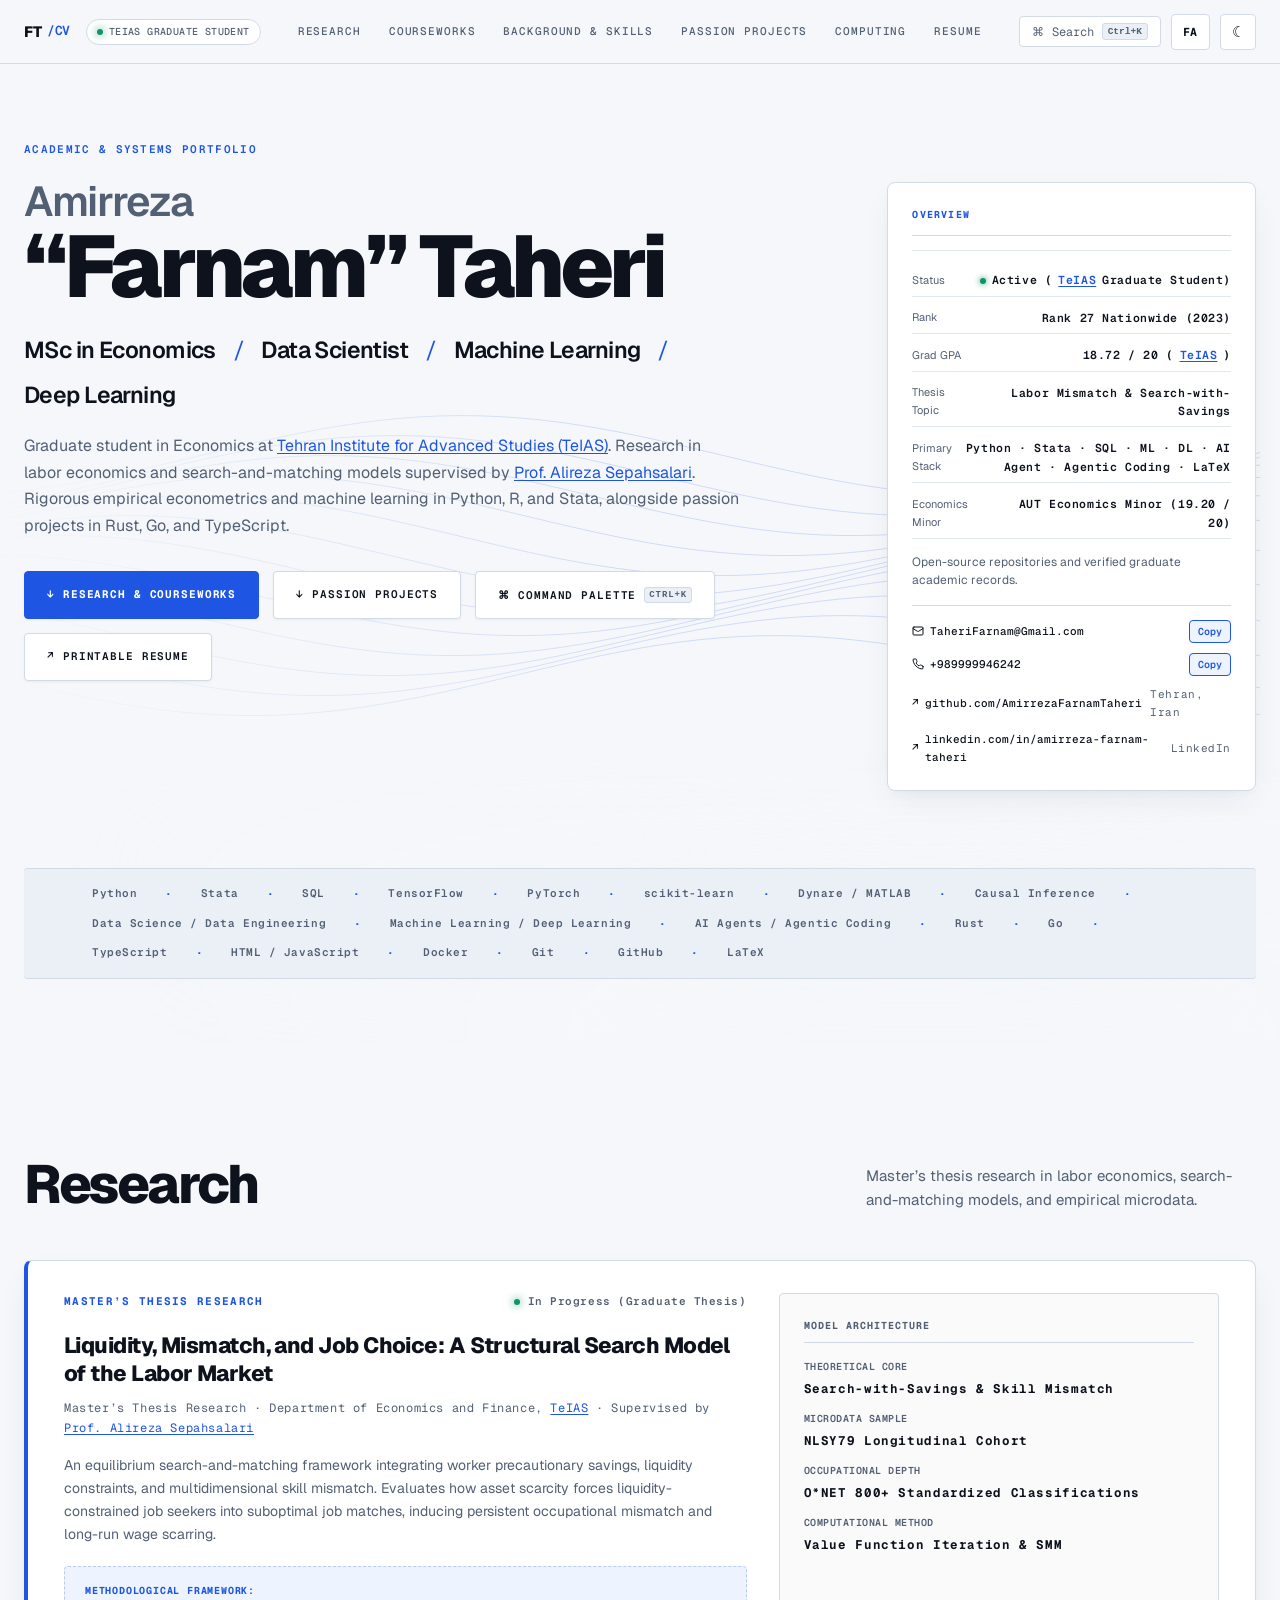
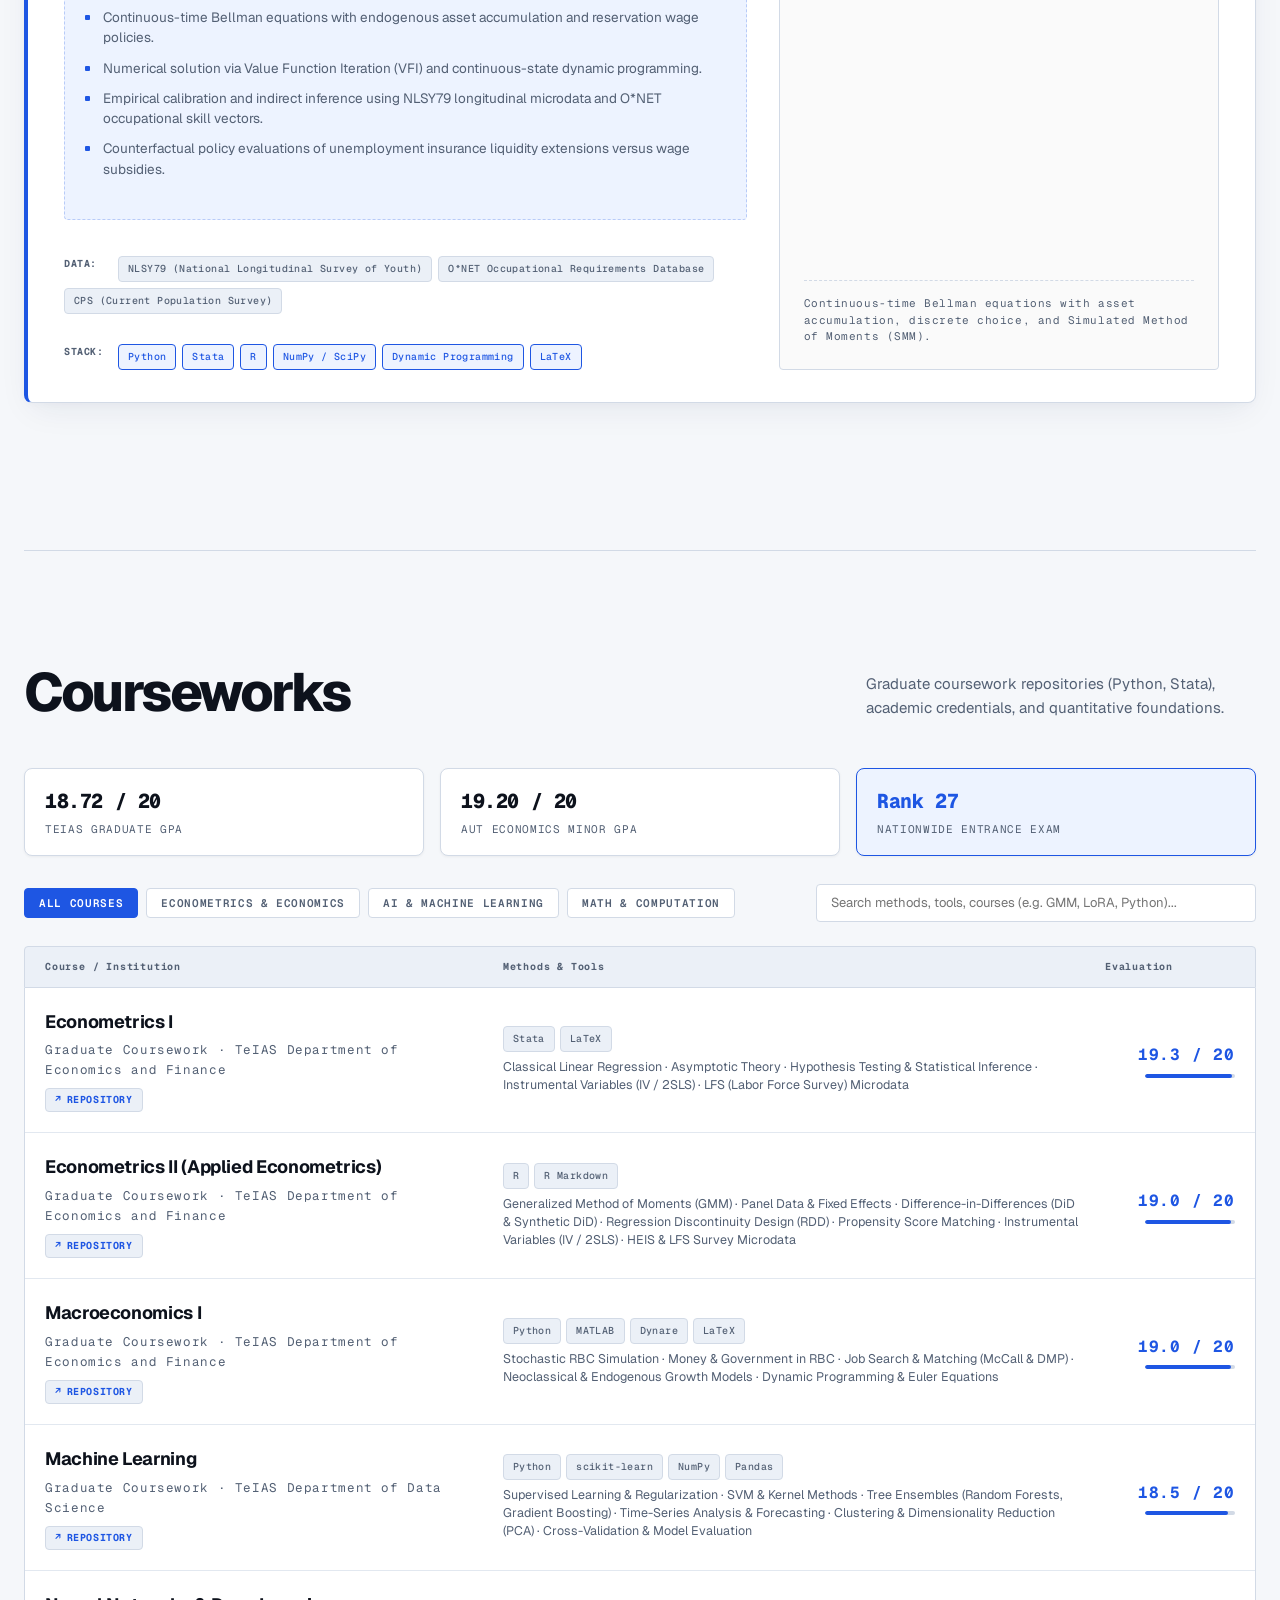
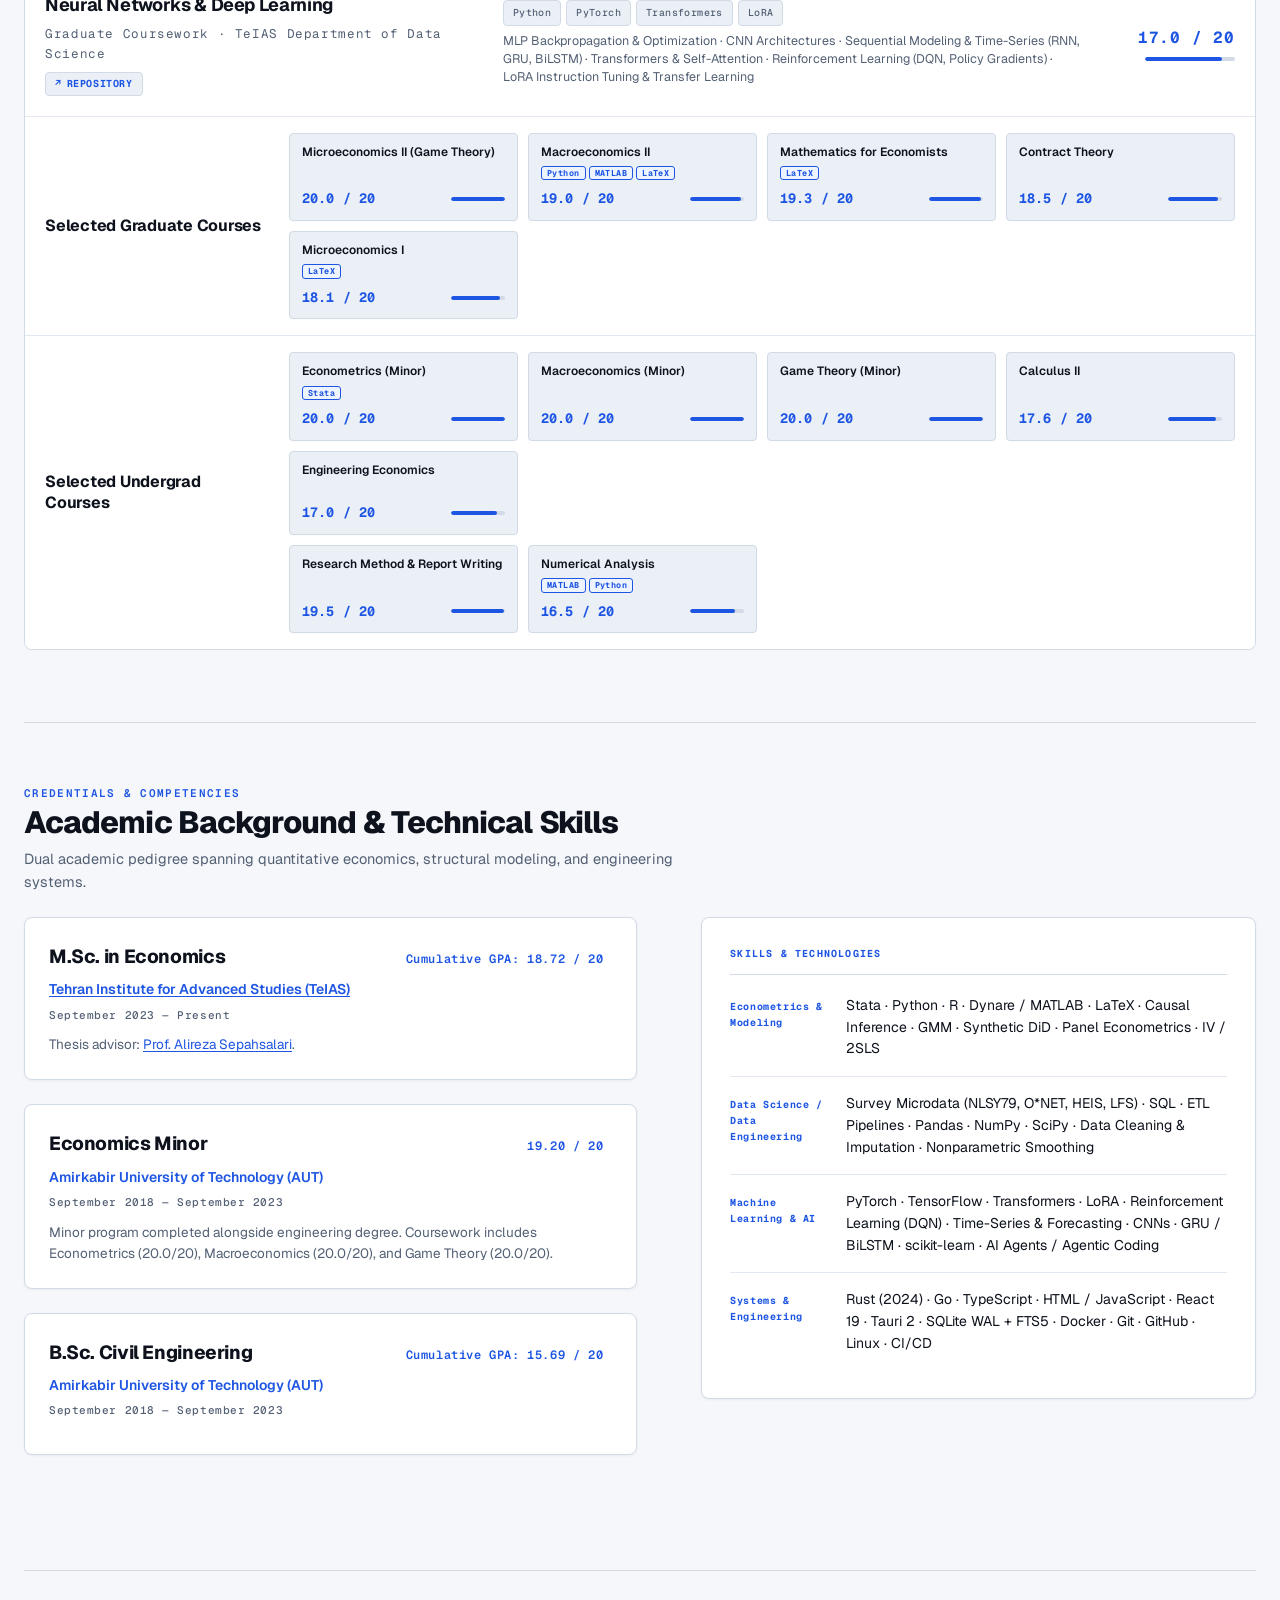
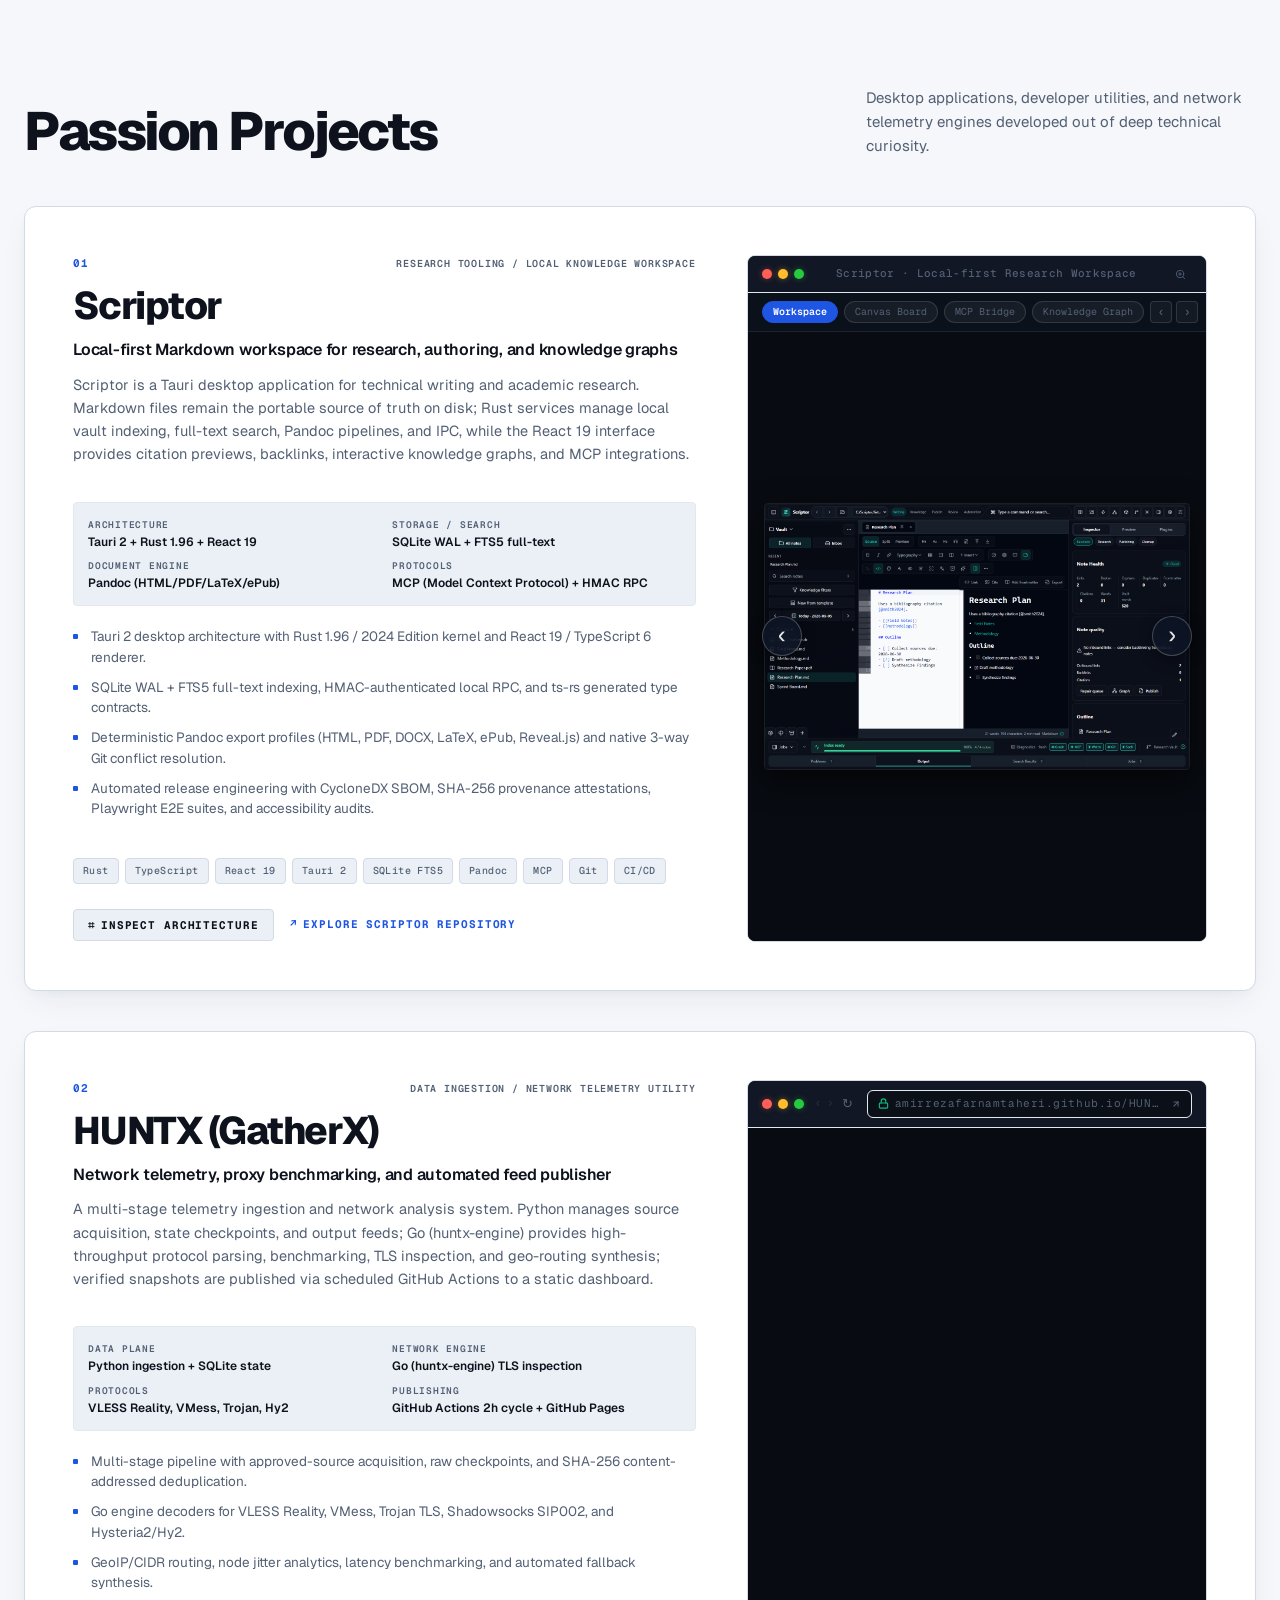
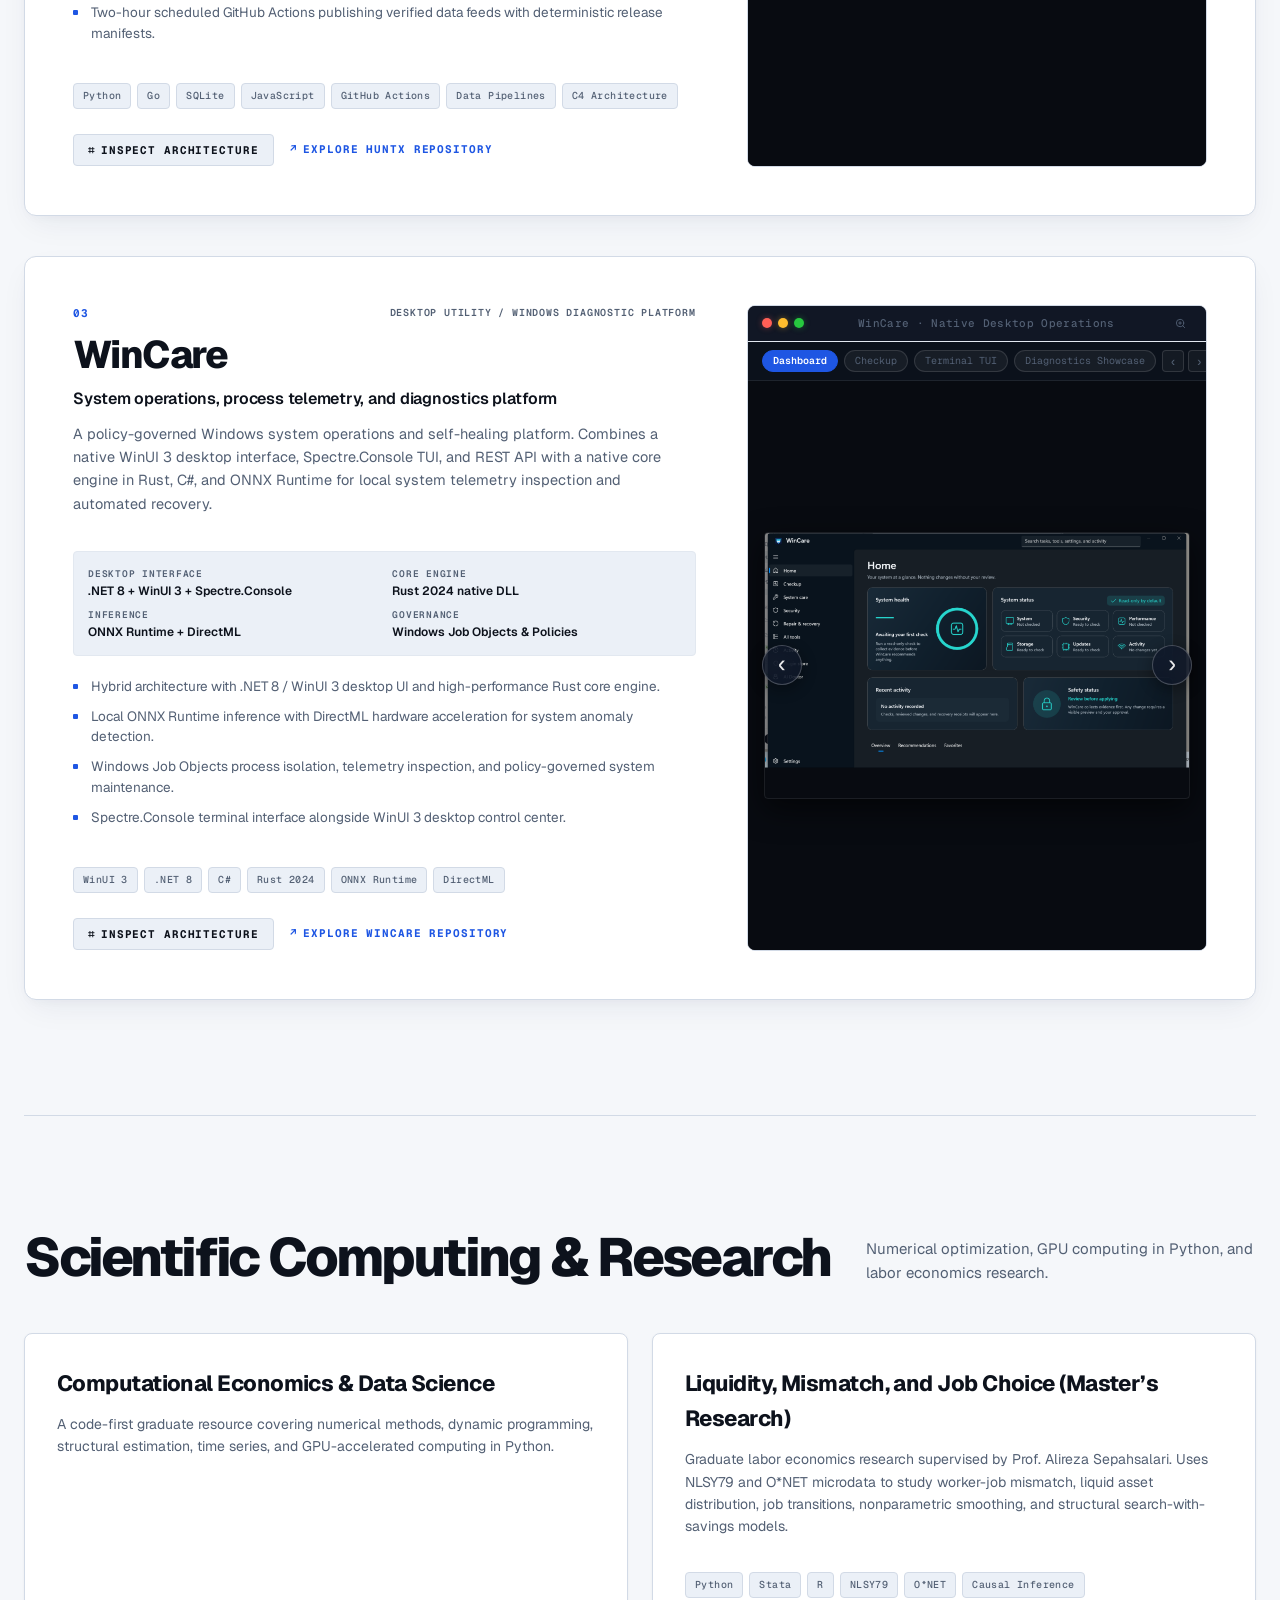
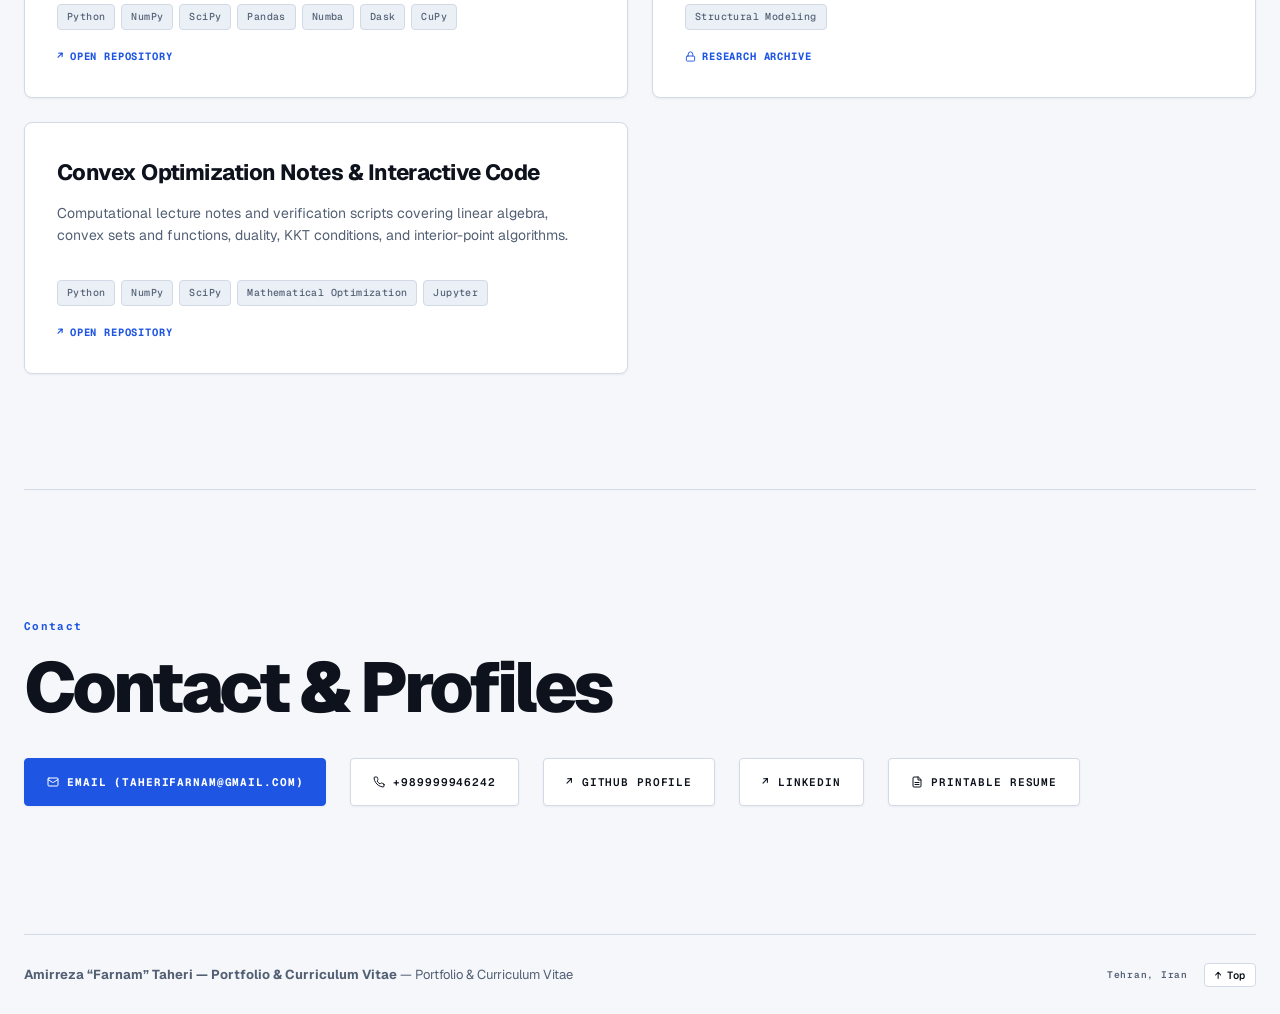
==== index.html @ ef6a8a63 "Initial commit" ====
<!doctype html>
<html lang="en">
<head>
  <meta charset="utf-8" />
  <meta name="viewport" content="width=device-width, initial-scale=1" />
  <meta name="description" content="Amirreza Farnam Taheri — Data Scientist, AI Engineer, and Software Engineer. Systems programming in Rust and Go, machine learning, and empirical econometrics." />
  <meta name="theme-color" content="#f5f7fa" />
  <meta name="author" content="Amirreza Farnam Taheri" />
  <link rel="canonical" href="https://amirrezafarnamtaheri.github.io/portfolio/" />

  <!-- Open Graph / Facebook / LinkedIn -->
  <meta property="og:type" content="website" />
  <meta property="og:site_name" content="Farnam Taheri Portfolio" />
  <meta property="og:url" content="https://amirrezafarnamtaheri.github.io/portfolio/" />
  <meta property="og:title" content="Amirreza “Farnam” Taheri — Data Scientist · AI Engineer · Software Engineer" />
  <meta property="og:description" content="Graduate researcher at TeIAS focusing on causal econometrics, empirical modeling, and software systems in Rust and Go. Portfolio, coursework repositories, and verified records." />
  <meta property="og:image" content="https://amirrezafarnamtaheri.github.io/portfolio/og-card.png" />
  <meta property="og:image:width" content="1200" />
  <meta property="og:image:height" content="630" />
  <meta property="og:image:alt" content="Amirreza Farnam Taheri — Portfolio & Curriculum Vitae" />

  <!-- Twitter Card -->
  <meta name="twitter:card" content="summary_large_image" />
  <meta name="twitter:url" content="https://amirrezafarnamtaheri.github.io/portfolio/" />
  <meta name="twitter:title" content="Amirreza “Farnam” Taheri — Data Scientist · AI Engineer · Software Engineer" />
  <meta name="twitter:description" content="Graduate researcher at TeIAS focusing on causal econometrics, empirical modeling, and software systems in Rust and Go. Portfolio, coursework repositories, and verified records." />
  <meta name="twitter:image" content="https://amirrezafarnamtaheri.github.io/portfolio/og-card.png" />

  <!-- Structured Data (Schema.org JSON-LD) -->
  <script type="application/ld+json">
  {
    "@context": "https://schema.org",
    "@type": "Person",
    "name": "Amirreza “Farnam” Taheri",
    "alternateName": "Farnam Taheri",
    "url": "https://amirrezafarnamtaheri.github.io/portfolio/",
    "image": "https://amirrezafarnamtaheri.github.io/portfolio/og-card.png",
    "jobTitle": ["Data Scientist", "AI Engineer", "Software Engineer"],
    "email": "mailto:TaheriFarnam@Gmail.com",
    "telephone": "+989999946242",
    "sameAs": [
      "https://github.com/AmirrezaFarnamTaheri",
      "https://ir.linkedin.com/in/amirreza-farnam-taheri-2691b1201"
    ],
    "alumniOf": [
      {
        "@type": "CollegeOrUniversity",
        "name": "Tehran Institute for Advanced Studies (TeIAS)"
      },
      {
        "@type": "CollegeOrUniversity",
        "name": "Amirkabir University of Technology (AUT)"
      }
    ]
  }
  </script>
  <title>Farnam Taheri — Data Scientist · AI Engineer · Software Engineer</title>
  
  <link rel="preconnect" href="https://fonts.googleapis.com" />
  <link rel="preconnect" href="https://fonts.gstatic.com" crossorigin />
  <link href="https://fonts.googleapis.com/css2?family=Geist:wght@300;400;500;600;700;800;900&family=Geist+Mono:wght@400;500;600;700&family=Vazirmatn:wght@300;400;500;600;700;800;900&display=swap" rel="stylesheet" />
  
  <link rel="stylesheet" href="styles.css?v=2.4" />
  <script src="https://cdnjs.cloudflare.com/ajax/libs/three.js/r128/three.min.js"></script>
  <script defer src="i18n.js?v=2.4"></script>
  <script defer src="data.js?v=2.4"></script>
  <script defer src="app.js?v=2.4"></script>
</head>
<body>
  <div id="scroll-progress" class="scroll-progress" aria-hidden="true"></div>
  <a class="skip-link" href="#main" data-i18n="skip_link">Skip to main content</a>

  <header class="site-header" aria-label="Primary navigation">
    <div class="header-brand-wrap">
      <a class="wordmark" href="#top" aria-label="Farnam Taheri Home">
        FT<span>/CV</span>
      </a>
      <a href="https://teias.institute" target="_blank" rel="noreferrer" class="status-badge" aria-label="Academic Affiliation" title="Tehran Institute for Advanced Studies · teias.institute">
        <span class="status-dot" aria-hidden="true"></span>
        <span data-i18n="teias_student">TEIAS GRADUATE STUDENT</span>
      </a>
    </div>
    
    <nav class="site-nav" aria-label="Section links">
      <a href="#research" data-i18n="nav_research">Research</a>
      <a href="#coursework" data-i18n="nav_coursework">Courseworks</a>
      <a href="#background" data-i18n="nav_background">Background &amp; Skills</a>
      <a href="#work" data-i18n="nav_projects">Passion Projects</a>
      <a href="#scientific" data-i18n="nav_computing">Computing</a>
      <a href="resume.html" data-i18n="nav_resume">Resume</a>
    </nav>
    
    <div class="header-actions">
      <button id="cmd-trigger" class="cmd-trigger-btn" type="button" aria-label="Open Command Palette" title="Command Palette (Ctrl+K)">
        <span class="cmd-icon" aria-hidden="true">⌘</span>
        <span class="cmd-label" data-i18n="search">Search</span>
        <kbd class="cmd-kbd">Ctrl+K</kbd>
      </button>

      <button id="lang-toggle" class="lang-toggle" type="button" aria-label="Switch to Persian" title="Switch language (FA / EN)">
        <span class="lang-code mono">FA</span>
      </button>

      <button id="theme-toggle" class="theme-toggle" type="button" aria-label="Toggle color theme" aria-pressed="false" title="Toggle Theme">
        ◐
      </button>

      <button id="mobile-menu-btn" class="mobile-menu-toggle" type="button" aria-label="Toggle mobile menu" aria-expanded="false">
        <span></span>
        <span></span>
        <span></span>
      </button>
    </div>
  </header>

  <!-- Mobile Navigation Drawer -->
  <div id="mobile-drawer" class="mobile-drawer" aria-hidden="true">
    <nav class="mobile-nav">
      <a href="#research" class="mobile-nav-link" data-i18n="nav_research">Research</a>
      <a href="#coursework" class="mobile-nav-link" data-i18n="nav_coursework">Courseworks</a>
      <a href="#background" class="mobile-nav-link" data-i18n="nav_background">Background &amp; Skills</a>
      <a href="#work" class="mobile-nav-link" data-i18n="nav_projects">Passion Projects</a>
      <a href="#scientific" class="mobile-nav-link" data-i18n="nav_computing">Scientific Computing</a>
      <a href="resume.html" class="mobile-nav-link highlight">
        <span data-i18n="printable_resume">Printable Resume</span> <span aria-hidden="true">↗</span>
      </a>
      <button id="mobile-lang-toggle" class="mobile-lang-toggle" type="button" aria-label="Switch to Persian">
        <svg class="icon-svg" width="14" height="14" viewBox="0 0 24 24" fill="none" stroke="currentColor" stroke-width="2" stroke-linecap="round" stroke-linejoin="round" aria-hidden="true"><circle cx="12" cy="12" r="10"></circle><line x1="2" y1="12" x2="22" y2="12"></line><path d="M12 2a15.3 15.3 0 0 1 4 10 15.3 15.3 0 0 1-4 10 15.3 15.3 0 0 1-4-10 15.3 15.3 0 0 1 4-10z"></path></svg> <span>فارسی (FA)</span>
      </button>
    </nav>
  </div>

  <main id="main">
    <section id="top" class="hero" aria-labelledby="hero-title">
      <div class="hero-canvas-wrap" aria-hidden="true">
        <canvas id="hero-canvas"></canvas>
        <div class="canvas-overlay-gradient"></div>
      </div>

      <div class="shell hero-inner">
        <div class="hero-header-row">
          <div class="hero-kicker mono" data-i18n="academic_systems_kicker">
            ACADEMIC &amp; SYSTEMS PORTFOLIO
          </div>
        </div>

        <div class="hero-grid">
          <div class="hero-copy">
            <h1 id="hero-title">
              <span class="muted-prefix">Amirreza</span>
              “Farnam” Taheri
            </h1>
            <div id="role-line" class="role-line" aria-label="Professional Specializations"></div>
            <p id="hero-statement" class="lede"></p>
            <div class="hero-actions">
              <a class="button primary" href="#research">
                <span aria-hidden="true">↓</span> <span data-i18n="hero_btn_research">Research &amp; Courseworks</span>
              </a>
              <a class="button" href="#work">
                <span aria-hidden="true">↓</span> <span data-i18n="hero_btn_projects">Passion Projects</span>
              </a>
              <button id="open-cmd-btn" class="button" type="button">
                <span aria-hidden="true">⌘</span> <span data-i18n="hero_btn_cmd">Command Palette</span> <kbd class="inline-kbd">Ctrl+K</kbd>
              </button>
              <a class="button" href="resume.html">
                <span aria-hidden="true">↗</span> <span data-i18n="hero_btn_resume">Printable Resume</span>
              </a>
            </div>
          </div>

          <aside class="hero-ledger" aria-label="Profile and Summary">
            <div class="hero-ledger-title" data-i18n="overview">Overview</div>
            <div id="hero-telemetry" class="hero-telemetry"></div>
            <div class="ledger-note" data-i18n="ledger_note">
              Open-source repositories and verified graduate academic records.
            </div>
            <div id="hero-contact" class="contact-stack"></div>
          </aside>
        </div>

        <div class="proof-line-wrap" aria-label="Core Technologies">
          <div id="proof-line" class="proof-line mono"></div>
        </div>
      </div>
    </section>

    <!-- Research Section -->
    <section id="research" class="section shell" aria-labelledby="research-title">
      <div class="section-heading">
        <div>
          <h2 id="research-title" data-i18n="research_title">Research</h2>
        </div>
        <p data-i18n="research_desc">Master’s thesis research in labor economics, search-and-matching models, and empirical microdata.</p>
      </div>

      <!-- Master's Thesis Research Spotlight -->
      <div id="thesis-spotlight" class="thesis-spotlight" aria-label="Master's Thesis Research"></div>
    </section>

    <!-- Courseworks Section -->
    <section id="coursework" class="section shell" aria-labelledby="coursework-title">
      <div class="section-heading">
        <div>
          <h2 id="coursework-title" data-i18n="coursework_title">Courseworks</h2>
        </div>
        <p data-i18n="coursework_desc">Graduate coursework repositories (Python, Stata), academic credentials, and quantitative foundations.</p>
      </div>

      <!-- Distinction & GPA Banner -->
      <div class="coursework-stats-banner mono">
        <div class="stat-pill">
          <span class="stat-num">18.72 / 20</span>
          <span class="stat-desc" data-i18n="stat_teias_gpa">TeIAS Graduate GPA</span>
        </div>
        <div class="stat-pill">
          <span class="stat-num">19.20 / 20</span>
          <span class="stat-desc" data-i18n="stat_minor_gpa">AUT Economics Minor GPA</span>
        </div>
        <div class="stat-pill highlight">
          <span class="stat-num" data-i18n="stat_rank_val">Rank 27</span>
          <span class="stat-desc" data-i18n="stat_rank">Nationwide Entrance Exam</span>
        </div>
      </div>

      <!-- Coursework Search & Filter Controls -->
      <div class="course-controls-bar">
        <div id="course-filters" class="filter-bar" aria-label="Course category filters"></div>
        <div class="course-search-wrap">
          <input id="course-search" class="course-search-input" type="search" placeholder="Search methods, tools, courses (e.g. GMM, LoRA, Python)..." aria-label="Search coursework" data-i18n-placeholder="search_placeholder" />
        </div>
      </div>

      <div class="course-legend mono" aria-hidden="true">
        <span data-i18n="legend_course">Course / Institution</span>
        <span data-i18n="legend_methods">Methods &amp; Tools</span>
        <span data-i18n="legend_eval">Evaluation</span>
      </div>
      <div id="course-list" class="course-list" role="region" aria-live="polite"></div>

      <!-- Unified Academic Background & Technical Skills -->
      <div id="background" class="academic-sub-block">
        <div class="sub-heading">
          <div class="hero-kicker mono" data-i18n="credentials_kicker">CREDENTIALS &amp; COMPETENCIES</div>
          <h3 data-i18n="credentials_title">Academic Background &amp; Technical Skills</h3>
          <p data-i18n="credentials_desc">Dual academic pedigree spanning quantitative economics, structural modeling, and engineering systems.</p>
        </div>
        <div class="background-grid">
          <div id="education-list" class="education-list"></div>
          <div class="skill-map">
            <div class="skill-map-header" data-i18n="skills_and_tech">Skills &amp; Technologies</div>
            <div class="skill-row">
              <span data-i18n="skills_econometrics">Econometrics &amp; Modeling</span>
              <p>Stata · Python · R · Dynare / MATLAB · LaTeX · Causal Inference · GMM · Synthetic DiD · Panel Econometrics · IV / 2SLS</p>
            </div>
            <div class="skill-row">
              <span data-i18n="skills_datascience">Data Science / Data Engineering</span>
              <p>Survey Microdata (NLSY79, O*NET, HEIS, LFS) · SQL · ETL Pipelines · Pandas · NumPy · SciPy · Data Cleaning &amp; Imputation · Nonparametric Smoothing</p>
            </div>
            <div class="skill-row">
              <span data-i18n="skills_ml">Machine Learning &amp; AI</span>
              <p>PyTorch · TensorFlow · Transformers · LoRA · Reinforcement Learning (DQN) · Time-Series &amp; Forecasting · CNNs · GRU / BiLSTM · scikit-learn · AI Agents / Agentic Coding</p>
            </div>
            <div class="skill-row">
              <span data-i18n="skills_systems">Systems &amp; Engineering</span>
              <p>Rust (2024) · Go · TypeScript · HTML / JavaScript · React 19 · Tauri 2 · SQLite WAL + FTS5 · Docker · Git · GitHub · Linux · CI/CD</p>
            </div>
          </div>
        </div>
      </div>
    </section>

    <section id="work" class="section shell" aria-labelledby="work-title">
      <div class="section-heading">
        <div>
          <h2 id="work-title" data-i18n="projects_title">Passion Projects</h2>
        </div>
        <p data-i18n="projects_desc">Desktop applications, developer utilities, and network telemetry engines developed out of deep technical curiosity.</p>
      </div>
      <div id="featured-work" class="featured-work"></div>
    </section>

    <section id="scientific" class="section shell" aria-labelledby="more-title">
      <div class="section-heading">
        <div>
          <h2 id="more-title" data-i18n="computing_title">Scientific Computing &amp; Research</h2>
        </div>
        <p data-i18n="computing_desc">Numerical optimization, GPU computing in Python, and labor economics research.</p>
      </div>
      <div id="additional-work" class="additional-grid"></div>
    </section>

    <section class="closing shell" aria-labelledby="closing-title">
      <div class="closing-kicker mono" data-i18n="contact_kicker">Contact</div>
      <h2 id="closing-title" data-i18n="contact_title">
        Contact &amp; Profiles
      </h2>
      <div id="closing-contact" class="closing-contact"></div>
    </section>
  </main>

  <footer class="site-footer shell">
    <div>
      <strong data-i18n="footer_bio">Amirreza “Farnam” Taheri</strong> — Portfolio &amp; Curriculum Vitae
    </div>
    <div class="footer-actions">
      <span class="footer-tag mono" data-i18n="location_tag">Tehran, Iran</span>
      <button id="back-to-top" class="back-to-top-btn" type="button" aria-label="Back to top">
        <span aria-hidden="true">↑</span> <span data-i18n="back_to_top">Top</span>
      </button>
    </div>
  </footer>

  <!-- Project Details Modal -->
  <dialog id="project-modal" class="project-modal" aria-modal="true">
    <div class="modal-backdrop"></div>
    <div class="modal-dialog-content">
      <div class="modal-header">
        <div class="modal-meta">
          <span id="modal-project-kind" class="project-kind"></span>
          <span id="modal-project-score" class="score-chip"></span>
        </div>
        <button id="modal-close-btn" class="modal-close-btn" type="button" aria-label="Close modal">✕</button>
      </div>
      <h2 id="modal-project-title"></h2>
      <p id="modal-project-subtitle" class="modal-subtitle"></p>
      <div class="modal-section-title-row">
        <div class="modal-section-title" data-i18n="modal_arch">System Architecture</div>
        <div id="modal-arch-links" class="modal-arch-links"></div>
      </div>
      <div id="modal-arch-container" class="modal-arch-container">
        <pre id="modal-project-diagram" class="architecture-diagram"></pre>
        <div id="modal-arch-iframe-wrap" class="modal-arch-iframe-wrap" style="display: none;">
          <iframe id="modal-arch-iframe" class="modal-arch-iframe" src="" title="System Architecture" loading="lazy" sandbox="allow-scripts allow-same-origin allow-popups"></iframe>
        </div>
      </div>

      <div class="modal-section-title" data-i18n="modal_bench">Benchmarks &amp; Specifications</div>
      <div id="modal-project-benchmarks" class="modal-benchmarks-grid"></div>

      <div class="modal-section-title" data-i18n="modal_highlights">Key Highlights</div>
      <ul id="modal-project-bullets" class="bullet-ledger"></ul>

      <div class="modal-footer">
        <div id="modal-project-stack" class="tag-list"></div>
        <a id="modal-project-link" class="button primary" href="#" target="_blank" rel="noreferrer">
          <span aria-hidden="true">↗</span> <span data-i18n="modal_open_repo">Open Repository</span>
        </a>
      </div>
    </div>
  </dialog>

  <!-- Command Palette -->
  <dialog id="cmd-dialog" class="cmd-dialog" aria-modal="true" aria-label="Command Palette">
    <div class="cmd-backdrop"></div>
    <div class="cmd-box">
      <div class="cmd-input-row">
        <span class="cmd-search-icon" aria-hidden="true">
          <svg width="15" height="15" viewBox="0 0 24 24" fill="none" stroke="currentColor" stroke-width="2" stroke-linecap="round" stroke-linejoin="round">
            <circle cx="11" cy="11" r="8"></circle>
            <line x1="21" y1="21" x2="16.65" y2="16.65"></line>
          </svg>
        </span>
        <input id="cmd-input" class="cmd-input" type="text" placeholder="Search projects, coursework, actions..." autocomplete="off" data-i18n-placeholder="cmd_placeholder" />
        <kbd class="cmd-esc-kbd">ESC</kbd>
      </div>
      <div id="cmd-results" class="cmd-results" role="listbox"></div>
      <div class="cmd-footer mono">
        <span data-i18n="cmd_nav_hint">Use ↑ ↓ to navigate</span>
        <span data-i18n="cmd_select_hint">↵ to select</span>
        <span data-i18n="cmd_close_hint">ESC to close</span>
      </div>
    </div>
  </dialog>

  <!-- High-Resolution Screenshot Lightbox Modal -->
  <dialog id="screenshot-lightbox" class="screenshot-lightbox" aria-modal="true" aria-label="Screenshot Viewer">
    <div class="lightbox-container">
      <div class="lightbox-header">
        <div class="lightbox-title-wrap">
          <span id="lightbox-project-name" class="lightbox-project-name"></span>
          <span id="lightbox-screenshot-label" class="lightbox-screenshot-label mono"></span>
          <span id="lightbox-counter" class="lightbox-counter mono"></span>
        </div>
        <div class="lightbox-header-actions">
          <button id="lightbox-close-btn" class="lightbox-close-btn" type="button" aria-label="Close screenshot viewer" title="Close (ESC)">✕</button>
        </div>
      </div>
      <div class="lightbox-stage">
        <button id="lightbox-prev-btn" class="lightbox-nav-btn prev" type="button" aria-label="Previous screenshot" title="Previous (Left Arrow)">‹</button>
        <img id="lightbox-img" class="lightbox-img" src="" alt="Screenshot" />
        <button id="lightbox-next-btn" class="lightbox-nav-btn next" type="button" aria-label="Next screenshot" title="Next (Right Arrow)">›</button>
      </div>
      <div id="lightbox-footer" class="lightbox-footer"></div>
    </div>
  </dialog>

  <!-- Dynamic Toast Container -->
  <div id="toast-container" class="toast-container" aria-live="polite"></div>
</body>
</html>
---- styles.css ----
@import url('https://fonts.googleapis.com/css2?family=Geist:wght@300;400;500;600;700;800;900&family=Geist+Mono:wght@400;500;600;700&display=swap');

:root {
  color-scheme: light;
  --bg: #f5f7fa;
  --bg-rgb: 245, 247, 250;
  --surface: #ffffff;
  --surface-rgb: 255, 255, 255;
  --surface-subtle: #ebf0f7;
  --ink: #0d121c;
  --ink-rgb: 13, 18, 28;
  --muted: #536074;
  --line: #d2dae6;
  --line-subtle: #e2e8f0;
  --accent: #1e56e3;
  --accent-rgb: 30, 86, 227;
  --accent-text: #ffffff;
  --accent-soft: #edf3ff;
  --accent-hover: #1545bf;
  --accent-glow: rgba(30, 86, 227, 0.12);
  --code-bg: #0b0f19;
  --code-ink: #f0f4fc;
  --good: #0d9468;
  --good-soft: #e6f7f0;
  
  --max: 1360px;
  --radius-sm: 4px;
  --radius-md: 8px;
  --radius-lg: 12px;
  
  --shadow-sm: 0 1px 3px rgba(13, 18, 28, 0.05);
  --shadow-md: 0 12px 32px -8px rgba(24, 39, 75, 0.08), 0 4px 12px -4px rgba(24, 39, 75, 0.04);
  --shadow-lg: 0 24px 60px -12px rgba(24, 39, 75, 0.14);
  
  --font-sans: 'Geist', -apple-system, BlinkMacSystemFont, 'Segoe UI', Roboto, Helvetica, Arial, sans-serif;
  --font-mono: 'Geist Mono', 'SFMono-Regular', Consolas, 'Liberation Mono', Menlo, monospace;
  
  --transition-theme: background-color 0.25s ease, border-color 0.25s ease, color 0.25s ease;
}

:root[data-theme="dark"] {
  color-scheme: dark;
  --bg: #080b11;
  --bg-rgb: 8, 11, 17;
  --surface: #0f1523;
  --surface-rgb: 15, 21, 35;
  --surface-subtle: #151d30;
  --ink: #f3f6fc;
  --ink-rgb: 243, 246, 252;
  --muted: #8d9bb0;
  --line: #222d42;
  --line-subtle: #192234;
  --accent: #38bdf8;
  --accent-rgb: 56, 189, 248;
  --accent-text: #080b11;
  --accent-soft: #0c2138;
  --accent-hover: #7dd3fc;
  --accent-glow: rgba(56, 189, 248, 0.2);
  --code-bg: #05070c;
  --code-ink: #f3f6fc;
  --good: #34d399;
  --good-soft: #09261a;
  
  --shadow-sm: 0 1px 3px rgba(0, 0, 0, 0.3);
  --shadow-md: 0 12px 32px -8px rgba(0, 0, 0, 0.5);
  --shadow-lg: 0 24px 60px -12px rgba(0, 0, 0, 0.7);
}

*, *::before, *::after {
  box-sizing: border-box;
}

html {
  scroll-behavior: smooth;
  text-size-adjust: 100%;
}

body {
  margin: 0;
  background-color: var(--bg);
  color: var(--ink);
  font-family: var(--font-sans);
  font-size: 16px;
  line-height: 1.6;
  -webkit-font-smoothing: antialiased;
  -moz-osx-font-smoothing: grayscale;
  text-rendering: optimizeLegibility;
  transition: var(--transition-theme);
  overflow-x: hidden;
  position: relative;
}

/* Scroll Progress Bar */
.scroll-progress {
  position: fixed;
  top: 0;
  left: 0;
  height: 3px;
  width: 0%;
  background: linear-gradient(90deg, var(--accent), var(--accent-hover));
  z-index: 10000;
  transition: width 0.08s ease-out;
}

/* Typography Utilities */
.mono {
  font-family: var(--font-mono);
  letter-spacing: 0.05em;
}

.muted {
  color: var(--muted);
}

.shell {
  width: min(var(--max), calc(100% - 48px));
  margin-inline: auto;
}

a {
  color: inherit;
  text-decoration: none;
  transition: color 0.15s ease, opacity 0.15s ease;
}

button {
  font-family: inherit;
  cursor: pointer;
  border: none;
  background: none;
}

button, a {
  -webkit-tap-highlight-color: transparent;
}

img {
  max-width: 100%;
  height: auto;
  display: block;
}

/* Skip Link */
.skip-link {
  position: fixed;
  left: 16px;
  top: -80px;
  z-index: 10000;
  background: var(--ink);
  color: var(--bg);
  padding: 12px 20px;
  font-family: var(--font-mono);
  font-size: 12px;
  font-weight: 600;
  border-radius: var(--radius-sm);
  transition: top 0.2s ease;
}

.skip-link:focus {
  top: 16px;
}

/* Site Navigation Header */
.site-header {
  position: sticky;
  top: 0;
  z-index: 100;
  display: grid;
  grid-template-columns: auto 1fr auto;
  align-items: center;
  gap: 24px;
  min-height: 64px;
  padding: 0 24px;
  border-bottom: 1px solid var(--line);
  background: color-mix(in srgb, var(--bg) 85%, transparent);
  backdrop-filter: blur(16px);
  -webkit-backdrop-filter: blur(16px);
  transition: var(--transition-theme);
}

.header-brand-wrap {
  display: flex;
  align-items: center;
  gap: 16px;
}

.wordmark {
  font-weight: 800;
  font-size: 15px;
  letter-spacing: -0.03em;
  display: flex;
  align-items: center;
  gap: 6px;
}

.wordmark span {
  color: var(--accent);
  font-family: var(--font-mono);
  font-size: 13px;
  font-weight: 600;
}

.icon-svg {
  display: inline-block;
  vertical-align: -0.15em;
  stroke-width: 2;
  stroke: currentColor;
  fill: none;
  flex-shrink: 0;
}

.status-badge {
  display: inline-flex;
  align-items: center;
  gap: 6px;
  padding: 4px 10px;
  border: 1px solid var(--line);
  background: var(--surface);
  border-radius: 9999px;
  font-family: var(--font-mono);
  font-size: 10px;
  font-weight: 500;
  color: var(--muted);
  letter-spacing: 0.04em;
  text-decoration: none;
  cursor: pointer;
  transition: border-color 0.2s ease, color 0.2s ease, background-color 0.2s ease;
}

.status-badge:hover {
  border-color: var(--accent);
  color: var(--text);
  background: var(--surface-2, var(--surface));
}

.status-dot {
  width: 6px;
  height: 6px;
  background-color: var(--good);
  border-radius: 50%;
  box-shadow: 0 0 8px var(--good);
  animation: pulse-dot 2.5s infinite;
}

@keyframes pulse-dot {
  0%, 100% { opacity: 1; transform: scale(1); }
  50% { opacity: 0.4; transform: scale(0.85); }
}

.site-nav {
  display: flex;
  align-items: center;
  justify-content: center;
  gap: 28px;
}

.site-nav a {
  font-family: var(--font-mono);
  font-size: 11px;
  font-weight: 500;
  text-transform: uppercase;
  letter-spacing: 0.08em;
  color: var(--muted);
  position: relative;
  padding: 6px 0;
}

.site-nav a:hover,
.site-nav a:focus-visible {
  color: var(--ink);
}

.site-nav a::after {
  content: '';
  position: absolute;
  bottom: 0;
  left: 0;
  width: 0;
  height: 1px;
  background: var(--accent);
  transition: width 0.2s ease;
}

.site-nav a:hover::after {
  width: 100%;
}

.header-actions {
  display: flex;
  align-items: center;
  gap: 10px;
}

.cmd-trigger-btn {
  display: inline-flex;
  align-items: center;
  gap: 8px;
  padding: 6px 12px;
  border: 1px solid var(--line);
  background: var(--surface);
  border-radius: var(--radius-sm);
  color: var(--muted);
  font-size: 12px;
  font-family: var(--font-mono);
  cursor: pointer;
  transition: border-color 0.18s ease, color 0.18s ease, transform 0.15s ease;
}

.cmd-trigger-btn:hover {
  border-color: var(--ink);
  color: var(--ink);
}

.cmd-trigger-btn:active {
  transform: translateY(1px) scale(0.96);
}

.cmd-kbd {
  font-size: 9.5px;
  font-weight: 600;
  background: var(--surface-subtle);
  border: 1px solid var(--line);
  padding: 2px 5px;
  border-radius: 3px;
  color: var(--muted);
}

.theme-toggle {
  display: grid;
  place-items: center;
  width: 36px;
  height: 36px;
  border: 1px solid var(--line);
  background: var(--surface);
  color: var(--ink);
  border-radius: var(--radius-sm);
  font-size: 15px;
  transition: border-color 0.18s ease, background-color 0.18s ease, transform 0.15s ease;
}

.theme-toggle:hover {
  border-color: var(--ink);
}

.theme-toggle:active {
  transform: translateY(1px) scale(0.94);
}

.lang-toggle {
  display: inline-flex;
  align-items: center;
  justify-content: center;
  height: 36px;
  padding: 0 11px;
  border: 1px solid var(--line);
  background: var(--surface);
  color: var(--ink);
  border-radius: var(--radius-sm);
  font-size: 11.5px;
  font-weight: 700;
  letter-spacing: 0.05em;
  transition: border-color 0.18s ease, background-color 0.18s ease, transform 0.15s ease, color 0.18s ease;
  cursor: pointer;
}

.lang-toggle:hover {
  border-color: var(--accent);
  color: var(--accent);
}

.lang-toggle:active {
  transform: translateY(1px) scale(0.94);
}

/* Mobile Menu Toggle */
.mobile-menu-toggle {
  display: none;
  flex-direction: column;
  justify-content: center;
  align-items: center;
  width: 36px;
  height: 36px;
  border: 1px solid var(--line);
  background: var(--surface);
  border-radius: var(--radius-sm);
  gap: 4px;
}

.mobile-menu-toggle span {
  width: 16px;
  height: 1.5px;
  background: var(--ink);
  transition: all 0.2s ease;
}

/* Mobile Drawer */
.mobile-drawer {
  display: none;
  position: fixed;
  top: 64px;
  left: 0;
  width: 100%;
  background: var(--surface);
  border-bottom: 1px solid var(--line);
  padding: 20px;
  z-index: 99;
  box-shadow: var(--shadow-lg);
}

.mobile-drawer.is-open {
  display: block;
}

.mobile-nav {
  display: flex;
  flex-direction: column;
  gap: 16px;
}

.mobile-nav-link {
  font-family: var(--font-mono);
  font-size: 13px;
  font-weight: 600;
  color: var(--ink);
  padding: 6px 0;
  border-bottom: 1px solid var(--line-subtle);
}

.mobile-nav-link.highlight {
  color: var(--accent);
  border-bottom: none;
}

.mobile-lang-toggle {
  display: flex;
  align-items: center;
  justify-content: center;
  gap: 8px;
  width: 100%;
  padding: 10px 16px;
  margin-top: 6px;
  background: var(--surface-subtle);
  border: 1px solid var(--line);
  border-radius: var(--radius-sm);
  color: var(--ink);
  font-size: 13px;
  font-weight: 600;
  cursor: pointer;
  transition: background-color 0.15s ease, border-color 0.15s ease, color 0.15s ease;
}

.mobile-lang-toggle:hover {
  background: var(--surface);
  border-color: var(--accent);
  color: var(--accent);
}

/* Background Canvas strictly within Hero */
.hero-canvas-wrap {
  position: absolute;
  top: 0;
  left: 0;
  width: 100%;
  height: 100%;
  pointer-events: auto;
  z-index: 0;
  overflow: hidden;
  cursor: default;
  opacity: 0.95;
  mask-image: radial-gradient(circle at 72% 38%, black 30%, transparent 88%);
  -webkit-mask-image: radial-gradient(circle at 72% 38%, black 30%, transparent 88%);
}

.canvas-overlay-gradient {
  position: absolute;
  inset: 0;
  background: linear-gradient(180deg, transparent 70%, var(--bg) 100%);
  pointer-events: none;
  z-index: 1;
}

#hero-canvas {
  width: 100%;
  height: 100%;
  display: block;
}

/* Hero Section */
.hero {
  position: relative;
  z-index: 1;
  overflow: hidden;
  padding: clamp(48px, 6vw, 84px) 0 clamp(40px, 5vw, 64px);
  min-height: calc(100dvh - 64px);
  display: flex;
  flex-direction: column;
  justify-content: space-between;
  scroll-margin-top: 80px;
}

.hero-inner {
  position: relative;
  z-index: 2;
  display: flex;
  flex-direction: column;
  justify-content: space-between;
  flex: 1;
  pointer-events: none;
}

.hero-inner a,
.hero-inner button,
.hero-inner input,
.hero-inner .hero-ledger,
.hero-inner .status-badge,
.hero-inner .hero-kicker,
.hero-inner .role-line,
.hero-inner .lede,
.hero-inner .proof-line-wrap,
.hero-inner .proof-line,
.hero-inner #hero-title,
.hero-inner .hero-actions {
  pointer-events: auto;
}

.hero-header-row {
  display: flex;
  align-items: center;
  justify-content: space-between;
  flex-wrap: wrap;
  gap: 12px;
  margin-bottom: 24px;
}

.hero-kicker {
  display: inline-flex;
  align-items: center;
  gap: 8px;
  font-size: 11px;
  font-weight: 600;
  color: var(--accent);
  text-transform: uppercase;
  letter-spacing: 0.12em;
  user-select: text;
  -webkit-user-select: text;
}

.hero-grid {
  display: grid;
  grid-template-columns: minmax(0, 1.6fr) minmax(300px, 0.75fr);
  gap: clamp(40px, 6vw, 96px);
  align-items: start;
}

.hero-copy {
  display: flex;
  flex-direction: column;
  max-width: 68rem;
  user-select: text;
  -webkit-user-select: text;
}

.hero h1 {
  margin: 0;
  font-size: clamp(48px, 6.8vw, 104px);
  line-height: 0.94;
  letter-spacing: -0.05em;
  font-weight: 850;
  color: var(--ink);
  max-width: 20ch;
  user-select: text;
  -webkit-user-select: text;
}

.hero h1 .muted-prefix {
  display: block;
  font-size: 0.48em;
  letter-spacing: -0.03em;
  font-weight: 600;
  color: var(--muted);
  margin-bottom: 0.1em;
  user-select: text;
  -webkit-user-select: text;
}

.role-line {
  margin-top: 24px;
  display: flex;
  flex-wrap: wrap;
  align-items: center;
  gap: 8px 16px;
  font-size: clamp(17px, 1.8vw, 24px);
  letter-spacing: -0.025em;
  font-weight: 600;
  user-select: text;
  -webkit-user-select: text;
}

.role-line span:not(:last-child)::after {
  content: '/';
  color: var(--accent);
  margin-left: 16px;
  font-family: var(--font-mono);
  font-weight: 400;
}

.lede {
  max-width: 65ch;
  margin: 20px 0 0;
  color: var(--muted);
  font-size: clamp(16px, 1.25vw, 19px);
  line-height: 1.65;
  user-select: text;
  -webkit-user-select: text;
}

.hero-actions {
  display: flex;
  flex-wrap: wrap;
  gap: 14px;
  margin-top: 32px;
}

/* Button System */
.button {
  display: inline-flex;
  align-items: center;
  justify-content: center;
  gap: 8px;
  min-height: 48px;
  padding: 0 22px;
  border: 1px solid var(--line);
  background: var(--surface);
  color: var(--ink);
  text-decoration: none;
  font-family: var(--font-mono);
  font-size: 11px;
  font-weight: 600;
  letter-spacing: 0.08em;
  text-transform: uppercase;
  border-radius: var(--radius-sm);
  box-shadow: var(--shadow-sm);
  white-space: nowrap;
  cursor: pointer;
  transition: transform 0.15s ease, border-color 0.18s ease, background-color 0.18s ease, box-shadow 0.18s ease;
}

.button:hover,
.button:focus-visible {
  border-color: var(--ink);
  box-shadow: var(--shadow-md);
  transform: translateY(-1px);
}

.button:active {
  transform: translateY(1px) scale(0.98);
  box-shadow: var(--shadow-sm);
}

.button.primary {
  background: var(--accent);
  border-color: var(--accent);
  color: var(--accent-text);
  font-weight: 700;
}

.button.primary:hover,
.button.primary:focus-visible {
  background: var(--accent-hover);
  border-color: var(--accent-hover);
}

.inline-kbd {
  font-size: 9px;
  background: var(--surface-subtle);
  border: 1px solid var(--line);
  padding: 2px 4px;
  border-radius: 3px;
  color: var(--muted);
}

/* Hero Ledger Box */
.hero-ledger {
  border: 1px solid var(--line);
  background: var(--surface);
  padding: 24px;
  border-radius: var(--radius-md);
  box-shadow: var(--shadow-md);
}

.hero-ledger-title {
  font-family: var(--font-mono);
  font-size: 10px;
  font-weight: 700;
  text-transform: uppercase;
  letter-spacing: 0.12em;
  color: var(--accent);
  padding-bottom: 12px;
  border-bottom: 1px solid var(--line);
  margin-bottom: 8px;
}

.ledger-note {
  margin-top: 14px;
  color: var(--muted);
  font-size: 12px;
  line-height: 1.5;
}

.hero-telemetry {
  display: grid;
  gap: 6px;
  margin-top: 14px;
  padding-top: 14px;
  border-top: 1px solid var(--line-subtle);
}

.telemetry-row {
  display: flex;
  justify-content: space-between;
  align-items: center;
  gap: 12px;
  padding: 6px 0;
  border-bottom: 1px solid var(--line-subtle);
  font-size: 12px;
}

.telemetry-label {
  color: var(--muted);
  font-size: 11px;
}

.telemetry-val {
  font-family: var(--font-mono);
  font-weight: 600;
  font-size: 11.5px;
  color: var(--ink);
  text-align: right;
  display: inline-flex;
  align-items: center;
  gap: 6px;
}

.telemetry-dot {
  width: 6px;
  height: 6px;
  border-radius: 50%;
  background: var(--good);
  box-shadow: 0 0 6px var(--good);
  animation: pulse-dot 2s infinite;
}

.contact-stack {
  display: grid;
  gap: 10px;
  margin-top: 16px;
  padding-top: 14px;
  border-top: 1px solid var(--line);
  font-family: var(--font-mono);
  font-size: 11px;
}

.contact-row {
  display: flex;
  align-items: center;
  justify-content: space-between;
  gap: 8px;
}

.contact-link {
  display: inline-flex;
  align-items: center;
  gap: 6px;
  color: var(--ink);
  font-weight: 500;
}

.contact-link:hover {
  color: var(--accent);
  text-decoration: underline;
  text-underline-offset: 4px;
}

.copy-btn {
  display: inline-flex;
  align-items: center;
  gap: 4px;
  font-family: var(--font-mono);
  font-size: 10px;
  font-weight: 600;
  color: var(--accent);
  background: var(--accent-soft);
  border: 1px solid var(--accent);
  padding: 4px 8px;
  border-radius: var(--radius-sm);
  cursor: pointer;
  transition: all 0.15s ease;
}

.copy-btn:hover {
  background: var(--accent);
  color: var(--accent-text);
}

.copy-btn:active {
  transform: translateY(1px) scale(0.95);
}

.copy-btn.copied {
  background: var(--good);
  border-color: var(--good);
  color: #ffffff;
}

/* Proof Line / Ticker */
.proof-line-wrap {
  margin-top: clamp(48px, 6vw, 80px);
  border-top: 1px solid var(--line);
  border-bottom: 1px solid var(--line);
  padding: 16px clamp(20px, 3vw, 36px);
  border-radius: var(--radius-sm);
  overflow: hidden;
  background: var(--surface-subtle);
  position: relative;
  z-index: 3;
  cursor: default;
  user-select: text;
  -webkit-user-select: text;
  pointer-events: auto;
}

.proof-line {
  display: flex;
  flex-wrap: wrap;
  align-items: center;
  gap: 12px 28px;
  margin-left: clamp(12px, 2vw, 24px);
  padding-left: 8px;
  color: var(--muted);
  font-size: 11px;
  font-weight: 600;
  pointer-events: auto;
  user-select: text;
  -webkit-user-select: text;
}

.proof-line span {
  cursor: text;
  user-select: text;
  -webkit-user-select: text;
}

.proof-line span:not(:last-child)::after {
  content: '·';
  color: var(--accent);
  margin-left: 28px;
  font-weight: 800;
}

/* Sections Global */
.section {
  padding: clamp(72px, 9vw, 136px) 0;
  border-bottom: 1px solid var(--line);
  position: relative;
  scroll-margin-top: 80px;
}

.section-heading {
  display: grid;
  grid-template-columns: minmax(0, 1.35fr) minmax(280px, 0.65fr);
  gap: 32px;
  align-items: end;
  margin-bottom: 48px;
}

.section-heading h2 {
  margin: 0;
  font-size: clamp(34px, 4.2vw, 64px);
  letter-spacing: -0.045em;
  line-height: 1.0;
  font-weight: 800;
}

.section-heading p {
  margin: 0;
  color: var(--muted);
  line-height: 1.6;
  font-size: 15px;
  max-width: 50ch;
}

/* Project Cards Architecture & Gapless Bento */
.featured-work {
  display: grid;
  grid-auto-flow: dense;
  gap: 40px;
}

.project-card {
  display: grid;
  grid-template-columns: minmax(0, 1.15fr) minmax(360px, 0.85fr);
  gap: clamp(32px, 4vw, 56px);
  padding: clamp(32px, 4vw, 48px);
  border: 1px solid var(--line);
  background: var(--surface);
  border-radius: var(--radius-lg);
  box-shadow: var(--shadow-md);
  transition: transform 0.2s ease, box-shadow 0.2s ease, border-color 0.2s ease;
}

.project-card:hover {
  border-color: var(--accent);
  box-shadow: var(--shadow-lg);
  transform: translateY(-2px);
}

.project-content {
  display: flex;
  flex-direction: column;
}

.project-meta-top {
  display: flex;
  align-items: center;
  justify-content: space-between;
  gap: 12px;
  margin-bottom: 12px;
}

.project-number {
  font-family: var(--font-mono);
  font-size: 11px;
  font-weight: 700;
  color: var(--accent);
  letter-spacing: 0.1em;
}

.project-kind {
  font-family: var(--font-mono);
  font-size: 10px;
  font-weight: 600;
  color: var(--muted);
  letter-spacing: 0.08em;
  text-transform: uppercase;
}

.project-title-row {
  display: flex;
  align-items: baseline;
  flex-wrap: wrap;
  gap: 12px 16px;
}

.project-card h3 {
  margin: 0;
  font-size: clamp(26px, 3vw, 42px);
  letter-spacing: -0.04em;
  line-height: 1.05;
  font-weight: 800;
}

.score-chip {
  display: inline-flex;
  align-items: center;
  gap: 4px;
  border: 1px solid var(--accent);
  background: var(--accent-soft);
  color: var(--accent);
  font-family: var(--font-mono);
  font-size: 11px;
  font-weight: 700;
  padding: 4px 10px;
  border-radius: var(--radius-sm);
  letter-spacing: 0.02em;
}

.project-subtitle {
  font-size: 16px;
  font-weight: 600;
  color: var(--ink);
  margin: 12px 0 10px;
  letter-spacing: -0.015em;
}

.project-description {
  color: var(--muted);
  line-height: 1.6;
  margin: 0 0 20px;
  font-size: 14.5px;
}

.specs-matrix {
  display: grid;
  grid-template-columns: repeat(2, minmax(0, 1fr));
  gap: 8px 16px;
  margin: 16px 0 20px;
  padding: 14px;
  background: var(--surface-subtle);
  border: 1px solid var(--line-subtle);
  border-radius: var(--radius-sm);
}

.spec-item {
  display: flex;
  flex-direction: column;
  gap: 2px;
}

.spec-label {
  font-family: var(--font-mono);
  font-size: 9.5px;
  font-weight: 600;
  text-transform: uppercase;
  letter-spacing: 0.08em;
  color: var(--muted);
}

.spec-value {
  font-size: 12px;
  font-weight: 600;
  color: var(--ink);
  line-height: 1.35;
}

.bullet-ledger {
  list-style: none;
  padding: 0;
  margin: 0 0 24px;
  display: grid;
  gap: 10px;
}

.bullet-ledger li {
  position: relative;
  padding-left: 18px;
  line-height: 1.5;
  font-size: 13.5px;
  color: var(--muted);
}

.bullet-ledger li::before {
  content: '';
  position: absolute;
  left: 0;
  top: 8px;
  width: 5px;
  height: 5px;
  background: var(--accent);
  border-radius: 1px;
}

.tag-list {
  display: flex;
  flex-wrap: wrap;
  gap: 6px;
  margin-top: auto;
  padding-top: 16px;
}

.tag {
  font-family: var(--font-mono);
  font-size: 10px;
  font-weight: 500;
  letter-spacing: 0.04em;
  padding: 4px 9px;
  border: 1px solid var(--line);
  background: var(--surface-subtle);
  color: var(--muted);
  border-radius: var(--radius-sm);
}

.project-footer-action {
  margin-top: 24px;
  display: flex;
  align-items: center;
  flex-wrap: wrap;
  gap: 16px;
}

.inspect-btn {
  display: inline-flex;
  align-items: center;
  gap: 6px;
  font-family: var(--font-mono);
  font-size: 11px;
  font-weight: 700;
  text-transform: uppercase;
  letter-spacing: 0.08em;
  color: var(--ink);
  border: 1px solid var(--line);
  background: var(--surface-subtle);
  padding: 8px 14px;
  border-radius: var(--radius-sm);
  cursor: pointer;
  transition: all 0.15s ease;
}

.inspect-btn:hover {
  border-color: var(--accent);
  color: var(--accent);
}

.inspect-btn:active {
  transform: translateY(1px) scale(0.96);
}

.project-link {
  display: inline-flex;
  align-items: center;
  gap: 6px;
  font-family: var(--font-mono);
  font-size: 11px;
  font-weight: 700;
  text-transform: uppercase;
  letter-spacing: 0.08em;
  color: var(--accent);
  padding: 8px 0;
  white-space: nowrap;
}

.project-link:hover {
  text-decoration: underline;
  text-underline-offset: 4px;
}

.project-link.is-private {
  color: var(--muted);
  cursor: default;
  text-decoration: none;
}

/* Project Visual Preview Container */
.project-visual {
  min-height: 380px;
  height: 100%;
  background: var(--surface-subtle);
  border: 1px solid var(--line);
  border-radius: var(--radius-md);
  position: relative;
  overflow: hidden;
  display: flex;
  flex-direction: column;
}

.app-window,
.mini-browser {
  width: 100%;
  height: 100%;
  min-height: 380px;
  display: flex;
  flex-direction: column;
  background: #080b11;
  position: relative;
}

.app-window-bar,
.mini-browser-bar {
  display: flex;
  align-items: center;
  gap: 10px;
  padding: 9px 14px;
  background: rgba(18, 24, 38, 0.95);
  border-bottom: 1px solid var(--line-subtle);
  user-select: none;
  font-size: 11px;
  flex-shrink: 0;
  z-index: 2;
}

.mini-browser-dots {
  display: flex;
  align-items: center;
  gap: 6px;
  flex-shrink: 0;
}

.mini-browser-dots .dot {
  width: 10px;
  height: 10px;
  border-radius: 50%;
  display: inline-block;
}

.dot-red { background: #ff5f56; box-shadow: 0 0 6px rgba(255, 95, 86, 0.4); }
.dot-yellow { background: #ffbd2e; box-shadow: 0 0 6px rgba(255, 189, 46, 0.4); }
.dot-green { background: #27c93f; box-shadow: 0 0 6px rgba(39, 201, 63, 0.4); }

.mini-browser-actions {
  display: flex;
  align-items: center;
  gap: 4px;
  color: var(--muted);
  font-size: 13px;
  flex-shrink: 0;
}

.mini-nav-arrow.disabled {
  opacity: 0.3;
  cursor: not-allowed;
  user-select: none;
  padding: 0 2px;
}

.mini-reload-btn {
  background: none;
  border: none;
  color: var(--muted);
  cursor: pointer;
  padding: 0 4px;
  font-size: 13px;
  line-height: 1;
  transition: color 0.15s ease;
  display: inline-flex;
  align-items: center;
}

.mini-reload-btn:hover {
  color: var(--accent);
}

.mini-browser-url-bar {
  flex: 1;
  display: flex;
  align-items: center;
  gap: 6px;
  background: rgba(0, 0, 0, 0.35);
  border: 1px solid var(--line-subtle);
  border-radius: 6px;
  padding: 4px 10px;
  min-width: 0;
}

.mini-lock-icon {
  color: #10b981;
  flex-shrink: 0;
}

.mini-url-text {
  font-size: 11px;
  color: var(--muted);
  white-space: nowrap;
  overflow: hidden;
  text-overflow: ellipsis;
  flex: 1;
}

.mini-ext-btn,
.app-window-zoom {
  color: var(--muted);
  text-decoration: none;
  display: inline-flex;
  align-items: center;
  justify-content: center;
  transition: color 0.15s ease;
  flex-shrink: 0;
}

.mini-ext-btn:hover,
.app-window-zoom:hover {
  color: var(--accent);
}

.app-window-title {
  flex: 1;
  text-align: center;
  color: var(--muted);
  font-size: 11px;
  font-weight: 500;
  letter-spacing: 0.03em;
  white-space: nowrap;
  overflow: hidden;
  text-overflow: ellipsis;
}

.app-window-viewport {
  position: relative;
  flex: 1;
  width: 100%;
  height: 100%;
  display: flex;
  align-items: center;
  justify-content: center;
  padding: 16px;
  background: #080b11;
  overflow: hidden;
  box-sizing: border-box;
}

.viewport-nav-btn {
  position: absolute;
  top: 50%;
  transform: translateY(-50%);
  width: 40px;
  height: 40px;
  border-radius: 50%;
  background: rgba(15, 23, 42, 0.78);
  backdrop-filter: blur(10px);
  -webkit-backdrop-filter: blur(10px);
  border: 1px solid rgba(255, 255, 255, 0.25);
  color: #ffffff;
  font-size: 24px;
  line-height: 1;
  display: flex;
  align-items: center;
  justify-content: center;
  cursor: pointer;
  z-index: 10;
  transition: all 0.2s cubic-bezier(0.16, 1, 0.3, 1);
  opacity: 0.9;
  box-shadow: 0 4px 16px rgba(0, 0, 0, 0.45);
  user-select: none;
  padding: 0 0 2px 0;
}

.viewport-nav-btn.prev {
  left: 14px;
}

.viewport-nav-btn.next {
  right: 14px;
}

.viewport-nav-btn:hover {
  background: var(--accent);
  border-color: var(--accent);
  color: #ffffff;
  opacity: 1;
  transform: translateY(-50%) scale(1.12);
  box-shadow: 0 6px 20px rgba(0, 0, 0, 0.6), 0 0 16px var(--accent-soft);
}

.viewport-nav-btn:active {
  transform: translateY(-50%) scale(0.95);
}

.project-visual img,
.app-window-viewport img {
  max-width: 100%;
  max-height: 100%;
  width: auto;
  height: auto;
  object-fit: contain;
  object-position: center;
  border-radius: 4px;
  box-shadow: 0 10px 30px rgba(0, 0, 0, 0.6);
  border: 1px solid rgba(255, 255, 255, 0.08);
  transition: transform 0.3s cubic-bezier(0.16, 1, 0.3, 1);
  display: block;
  cursor: zoom-in;
}

.project-card:hover .project-visual img,
.project-card:hover .app-window-viewport img {
  transform: scale(1.02);
}

/* Screenshot Catalog Strip */
.screenshot-catalog-strip {
  display: flex;
  align-items: center;
  gap: 6px;
  padding: 8px 14px;
  background: rgba(12, 17, 28, 0.95);
  border-bottom: 1px solid rgba(255, 255, 255, 0.08);
  overflow-x: auto;
  scrollbar-width: none;
}
.screenshot-catalog-strip::-webkit-scrollbar {
  display: none;
}
.catalog-pill {
  background: rgba(255, 255, 255, 0.05);
  border: 1px solid rgba(255, 255, 255, 0.12);
  color: var(--muted);
  font-family: var(--font-mono);
  font-size: 10px;
  padding: 4px 10px;
  border-radius: 999px;
  cursor: pointer;
  white-space: nowrap;
  transition: all 0.15s ease;
  line-height: 1.2;
}
.catalog-pill:hover {
  background: rgba(255, 255, 255, 0.12);
  color: #ffffff;
  border-color: rgba(255, 255, 255, 0.25);
}
.catalog-pill.active {
  background: var(--accent);
  border-color: var(--accent);
  color: #ffffff;
  font-weight: 600;
}
.catalog-sweep-nav {
  display: flex;
  align-items: center;
  gap: 4px;
  margin-left: auto;
}
.catalog-arrow {
  background: rgba(255, 255, 255, 0.04);
  border: 1px solid rgba(255, 255, 255, 0.12);
  color: var(--muted);
  width: 22px;
  height: 22px;
  border-radius: 4px;
  display: inline-flex;
  align-items: center;
  justify-content: center;
  cursor: pointer;
  font-size: 13px;
  line-height: 1;
  padding: 0;
  transition: all 0.15s ease;
}
.catalog-arrow:hover {
  border-color: var(--accent);
  color: var(--accent);
  background: rgba(255, 255, 255, 0.1);
}

/* Screenshot Lightbox Modal */
.screenshot-lightbox {
  position: fixed;
  inset: 0;
  margin: auto;
  border: none;
  padding: 0;
  width: 100vw;
  height: 100vh;
  max-width: 100vw;
  max-height: 100vh;
  background: transparent;
  z-index: 99999;
  overflow: hidden;
}
.screenshot-lightbox::backdrop {
  background: rgba(4, 7, 13, 0.92);
  backdrop-filter: blur(14px);
  -webkit-backdrop-filter: blur(14px);
}
.lightbox-container {
  width: 100%;
  height: 100%;
  display: flex;
  flex-direction: column;
  box-sizing: border-box;
  background: transparent;
}
.lightbox-header {
  display: flex;
  align-items: center;
  justify-content: space-between;
  padding: 14px 24px;
  background: rgba(10, 15, 26, 0.9);
  border-bottom: 1px solid rgba(255, 255, 255, 0.08);
  flex-shrink: 0;
}
.lightbox-title-wrap {
  display: flex;
  align-items: center;
  gap: 12px;
}
.lightbox-project-name {
  color: #ffffff;
  font-size: 14px;
  font-weight: 600;
}
.lightbox-screenshot-label {
  color: var(--muted);
  font-size: 12px;
  font-family: var(--font-mono);
}
.lightbox-counter {
  font-family: var(--font-mono);
  font-size: 11px;
  background: rgba(30, 86, 227, 0.2);
  color: var(--accent);
  padding: 2px 8px;
  border-radius: 4px;
  border: 1px solid rgba(30, 86, 227, 0.4);
}
.lightbox-header-actions {
  display: flex;
  align-items: center;
  gap: 10px;
}
.lightbox-close-btn {
  background: rgba(255, 255, 255, 0.08);
  border: 1px solid rgba(255, 255, 255, 0.15);
  color: #ffffff;
  width: 32px;
  height: 32px;
  border-radius: 6px;
  cursor: pointer;
  display: inline-flex;
  align-items: center;
  justify-content: center;
  font-size: 18px;
  transition: all 0.15s ease;
}
.lightbox-close-btn:hover {
  background: rgba(255, 255, 255, 0.18);
  border-color: #ffffff;
}
.lightbox-stage {
  flex: 1;
  display: flex;
  align-items: center;
  justify-content: center;
  position: relative;
  padding: 24px;
  overflow: hidden;
  box-sizing: border-box;
}
.lightbox-img {
  max-width: 90vw;
  max-height: 76vh;
  width: auto;
  height: auto;
  object-fit: contain;
  border-radius: 8px;
  box-shadow: 0 24px 70px rgba(0, 0, 0, 0.85);
  border: 1px solid rgba(255, 255, 255, 0.12);
  transition: opacity 0.2s ease, transform 0.2s ease;
}
.lightbox-nav-btn {
  position: absolute;
  top: 50%;
  transform: translateY(-50%);
  background: rgba(14, 20, 32, 0.85);
  border: 1px solid rgba(255, 255, 255, 0.18);
  color: #ffffff;
  width: 46px;
  height: 46px;
  border-radius: 50%;
  display: inline-flex;
  align-items: center;
  justify-content: center;
  font-size: 22px;
  cursor: pointer;
  backdrop-filter: blur(8px);
  -webkit-backdrop-filter: blur(8px);
  transition: all 0.18s ease;
  z-index: 10;
}
.lightbox-nav-btn:hover {
  background: var(--accent);
  border-color: var(--accent);
  transform: translateY(-50%) scale(1.08);
}
.lightbox-nav-btn.prev {
  left: 24px;
}
.lightbox-nav-btn.next {
  right: 24px;
}
.lightbox-footer {
  display: flex;
  align-items: center;
  justify-content: center;
  gap: 8px;
  padding: 14px 24px;
  background: rgba(10, 15, 26, 0.9);
  border-top: 1px solid rgba(255, 255, 255, 0.08);
  flex-shrink: 0;
}

.mini-browser-viewport {
  flex: 1;
  width: 100%;
  height: 100%;
  min-height: 380px;
  background: #080b11;
  position: relative;
}

.mini-browser-iframe {
  width: 100%;
  height: 100%;
  min-height: 380px;
  border: none;
  display: block;
}

.code-mark {
  font-family: var(--font-mono);
  font-size: clamp(64px, 8vw, 120px);
  font-weight: 800;
  letter-spacing: -0.06em;
  color: #ffffff;
  position: relative;
  z-index: 1;
  text-shadow: 0 4px 24px rgba(0, 0, 0, 0.4);
}

/* Master's Thesis Spotlight */
.thesis-spotlight {
  margin-bottom: 32px;
}

.thesis-card {
  display: grid;
  grid-template-columns: 1.55fr 1fr;
  gap: 32px;
  background: var(--surface);
  border: 1px solid var(--line);
  border-left: 4px solid var(--accent);
  border-radius: var(--radius-md);
  padding: 32px 36px;
  box-shadow: var(--shadow-md);
  position: relative;
  overflow: hidden;
}

[data-theme='dark'] .thesis-card {
  background: #0f1523;
  border-color: rgba(255, 255, 255, 0.12);
  border-left-color: var(--accent);
}

.thesis-kicker-row {
  display: flex;
  align-items: center;
  justify-content: space-between;
  gap: 16px;
  margin-bottom: 12px;
}

.thesis-kicker {
  font-size: 11px;
  font-weight: 700;
  letter-spacing: 0.12em;
  color: var(--accent);
}

.thesis-status {
  display: inline-flex;
  align-items: center;
  gap: 8px;
  font-size: 11px;
  color: var(--muted);
  font-weight: 600;
}

.thesis-title {
  font-size: 22px;
  font-weight: 800;
  line-height: 1.25;
  letter-spacing: -0.025em;
  color: var(--ink);
  margin-bottom: 6px;
}

.thesis-subtitle {
  font-size: 12px;
  color: var(--muted);
  margin-bottom: 16px;
}

.thesis-abstract {
  font-size: 14px;
  line-height: 1.65;
  color: var(--muted);
  margin-bottom: 20px;
}

.thesis-methods-wrap {
  margin-bottom: 20px;
  background: var(--accent-soft);
  padding: 16px 20px;
  border-radius: var(--radius-sm);
  border: 1px dashed rgba(30, 86, 227, 0.25);
}

.thesis-methods-title {
  font-size: 10px;
  font-weight: 700;
  letter-spacing: 0.08em;
  color: var(--accent);
  margin-bottom: 8px;
}

.thesis-footer-meta {
  display: flex;
  flex-direction: column;
  gap: 6px;
}

.tag-label {
  font-size: 10px;
  font-weight: 700;
  color: var(--muted);
  display: inline-block;
  min-width: 48px;
}

.tag.accent-tag {
  background: var(--accent-soft);
  border-color: var(--accent);
  color: var(--accent);
}

.thesis-metrics-col {
  display: flex;
  flex-direction: column;
  gap: 16px;
  background: rgba(0, 0, 0, 0.02);
  border: 1px solid var(--line);
  border-radius: var(--radius-sm);
  padding: 24px;
}

[data-theme='dark'] .thesis-metrics-col {
  background: rgba(255, 255, 255, 0.02);
  border-color: rgba(255, 255, 255, 0.08);
}

.thesis-metrics-header {
  font-size: 10px;
  font-weight: 700;
  letter-spacing: 0.1em;
  color: var(--muted);
  border-bottom: 1px solid var(--line);
  padding-bottom: 8px;
}

.thesis-metrics-grid {
  display: grid;
  grid-template-columns: 1fr;
  gap: 12px;
}

.thesis-metric-card {
  display: flex;
  flex-direction: column;
  gap: 4px;
}

.thesis-metric-label {
  font-size: 10px;
  font-weight: 600;
  color: var(--muted);
  text-transform: uppercase;
  letter-spacing: 0.05em;
}

.thesis-metric-value {
  font-size: 12.5px;
  font-weight: 700;
  color: var(--ink);
}

.thesis-research-note {
  font-size: 11px;
  line-height: 1.5;
  color: var(--muted);
  border-top: 1px dashed var(--line);
  padding-top: 14px;
  margin-top: auto;
}

@media (max-width: 960px) {
  .thesis-card {
    grid-template-columns: 1fr;
    padding: 24px;
    gap: 24px;
  }
}

/* Coursework Stats Banner */
.coursework-stats-banner {
  display: grid;
  grid-template-columns: repeat(auto-fit, minmax(200px, 1fr));
  gap: 16px;
  margin-bottom: 28px;
}

.stat-pill {
  padding: 16px 20px;
  background: var(--surface);
  border: 1px solid var(--line);
  border-radius: var(--radius-md);
  display: flex;
  flex-direction: column;
  gap: 4px;
  box-shadow: var(--shadow-sm);
}

.stat-pill.highlight {
  border-color: var(--accent);
  background: var(--accent-soft);
}

.stat-num {
  font-size: 20px;
  font-weight: 800;
  letter-spacing: -0.02em;
  color: var(--ink);
}

.stat-pill.highlight .stat-num {
  color: var(--accent);
}

.stat-desc {
  font-size: 11px;
  color: var(--muted);
  text-transform: uppercase;
  letter-spacing: 0.06em;
}

/* Coursework Controls Bar */
.course-controls-bar {
  display: flex;
  flex-wrap: wrap;
  align-items: center;
  justify-content: space-between;
  gap: 16px;
  margin-bottom: 24px;
}

.filter-bar {
  display: flex;
  flex-wrap: wrap;
  align-items: center;
  gap: 8px;
}

.filter-btn {
  font-family: var(--font-mono);
  font-size: 11px;
  font-weight: 600;
  letter-spacing: 0.06em;
  text-transform: uppercase;
  padding: 7px 14px;
  border: 1px solid var(--line);
  background: var(--surface);
  color: var(--muted);
  border-radius: var(--radius-sm);
  cursor: pointer;
  transition: border-color 0.15s ease, background-color 0.15s ease, color 0.15s ease, transform 0.15s ease;
}

.filter-btn:hover {
  border-color: var(--ink);
  color: var(--ink);
}

.filter-btn:active {
  transform: translateY(1px) scale(0.96);
}

.filter-btn.active {
  background: var(--accent);
  border-color: var(--accent);
  color: var(--accent-text);
}

.course-search-wrap {
  position: relative;
  min-width: 280px;
  flex: 1;
  max-width: 440px;
}

.course-search-input {
  width: 100%;
  height: 38px;
  padding: 0 14px;
  border: 1px solid var(--line);
  background: var(--surface);
  color: var(--ink);
  font-family: var(--font-sans);
  font-size: 13px;
  border-radius: var(--radius-sm);
  outline: none;
  transition: border-color 0.15s ease, box-shadow 0.15s ease;
}

.course-search-input:focus {
  border-color: var(--accent);
  box-shadow: 0 0 0 3px var(--accent-glow);
}

/* Coursework Ledger Table */
.course-legend {
  display: grid;
  grid-template-columns: 1.2fr 1.6fr 130px;
  gap: 24px;
  padding: 12px 20px;
  background: var(--surface-subtle);
  border: 1px solid var(--line);
  border-radius: var(--radius-sm) var(--radius-sm) 0 0;
  color: var(--muted);
  font-size: 10px;
  font-weight: 700;
  letter-spacing: 0.08em;
}

.course-list {
  display: grid;
  border: 1px solid var(--line);
  border-top: none;
  background: var(--surface);
  border-radius: 0 0 var(--radius-md) var(--radius-md);
  overflow: hidden;
}

.course-row {
  display: grid;
  grid-template-columns: 1.2fr 1.6fr 130px;
  gap: 24px;
  align-items: center;
  padding: 20px;
  border-bottom: 1px solid var(--line-subtle);
  transition: background-color 0.15s ease;
  position: relative;
}

.course-row:last-child {
  border-bottom: none;
}

.course-row:hover {
  background-color: var(--accent-soft);
}

.course-title-col h3 {
  margin: 0 0 4px;
  font-size: 18px;
  font-weight: 700;
  letter-spacing: -0.02em;
}

.course-context {
  margin: 0;
  color: var(--muted);
  font-size: 12.5px;
}

.course-repo-link {
  display: inline-flex;
  align-items: center;
  gap: 5px;
  margin-top: 8px;
  font-family: var(--font-mono);
  font-size: 10px;
  font-weight: 700;
  text-transform: uppercase;
  letter-spacing: 0.06em;
  color: var(--accent);
  text-decoration: none;
  padding: 3px 9px;
  background: var(--surface-subtle);
  border: 1px solid var(--line);
  border-radius: var(--radius-sm);
  width: fit-content;
  transition: border-color 0.15s ease, background-color 0.15s ease, color 0.15s ease, transform 0.15s ease;
}

.course-repo-link:hover {
  border-color: var(--accent);
  background: var(--accent-soft);
  transform: translateY(-1px);
}

.course-repo-link:active {
  transform: translateY(1px) scale(0.97);
}

.course-tools-col {
  display: flex;
  flex-direction: column;
  gap: 6px;
}

.course-tools {
  display: flex;
  flex-wrap: wrap;
  gap: 5px;
}

.course-topics {
  margin: 0;
  color: var(--muted);
  font-size: 12.5px;
  line-height: 1.45;
}

.course-score-col {
  justify-self: end;
  display: flex;
  flex-direction: column;
  align-items: flex-end;
  gap: 6px;
}

.course-score-col .score-val {
  font-family: var(--font-mono);
  font-size: 16px;
  font-weight: 700;
  color: var(--accent);
  white-space: nowrap;
}

.score-bar-wrap {
  width: 90px;
  height: 4px;
  background: var(--line);
  border-radius: 2px;
  overflow: hidden;
}

.score-bar-fill {
  height: 100%;
  background: var(--accent);
  border-radius: 2px;
}

/* Consolidated Coursework Category Row & Evaluation Cells */
.course-row.is-consolidated {
  grid-template-columns: 220px 1fr;
  gap: 24px;
  align-items: center;
  padding: 16px 20px;
  background: var(--surface);
}

.consolidated-subject-col {
  display: flex;
  flex-direction: column;
  justify-content: center;
}

.consolidated-subject-col h3 {
  margin: 0;
  font-size: 16px;
  font-weight: 700;
  letter-spacing: -0.015em;
  color: var(--ink);
  line-height: 1.3;
}

.consolidated-cells-col {
  display: grid;
  grid-template-columns: repeat(auto-fit, minmax(195px, 1fr));
  gap: 10px;
}

.course-cell {
  background: var(--surface-subtle);
  border: 1px solid var(--line);
  border-radius: var(--radius-sm);
  padding: 10px 12px;
  display: flex;
  flex-direction: column;
  justify-content: space-between;
  gap: 8px;
  min-height: 84px;
  box-shadow: 0 1px 2px rgba(0, 0, 0, 0.02);
  transition: border-color 0.15s ease, background-color 0.15s ease, transform 0.15s ease;
  overflow: visible;
}

.course-cell:hover {
  border-color: var(--accent);
  background: var(--surface);
  transform: translateY(-1px);
}

.course-cell.cell-break-before {
  grid-column-start: 1;
}

.cell-name-row {
  display: flex;
  flex-direction: column;
  align-items: flex-start;
  gap: 6px;
  width: 100%;
}

.cell-name {
  font-size: 12px;
  font-weight: 600;
  color: var(--ink);
  line-height: 1.35;
}

.cell-tags-wrap {
  display: flex;
  flex-wrap: wrap;
  gap: 3px;
  align-items: center;
  justify-content: flex-start;
  width: 100%;
  overflow: visible;
}

.cell-tag {
  font-size: 8.5px;
  font-weight: 700;
  color: var(--accent);
  background: var(--accent-soft);
  border: 1px solid var(--accent);
  padding: 1px 5px;
  border-radius: 3px;
  white-space: nowrap;
  flex-shrink: 0;
  line-height: 1.25;
}

.advisor-link,
.institute-link {
  color: var(--accent);
  text-decoration: underline;
  text-decoration-thickness: 1px;
  text-underline-offset: 2px;
  transition: color 0.15s ease, opacity 0.15s ease;
}

.advisor-link:hover,
.institute-link:hover {
  opacity: 0.8;
}

.cell-eval-row {
  display: flex;
  align-items: center;
  justify-content: space-between;
  gap: 8px;
  margin-top: auto;
}

.cell-eval-row .score-val {
  font-family: var(--font-mono);
  font-size: 13.5px;
  font-weight: 700;
  color: var(--accent);
  letter-spacing: 0.01em;
  white-space: nowrap;
}

.cell-eval-row .score-bar-wrap {
  flex: 1;
  max-width: 54px;
  height: 4px;
  background: var(--line);
  border-radius: 2px;
  overflow: hidden;
}

.cell-eval-row .score-bar-fill {
  height: 100%;
  background: var(--accent);
  border-radius: 2px;
}

@media (max-width: 900px) {
  .course-row.is-consolidated {
    grid-template-columns: 1fr;
    gap: 14px;
  }
}

/* Academic Sub-blocks (Background & Foundations within Coursework Section) */
.academic-sub-block {
  margin-top: clamp(48px, 6vw, 72px);
  padding-top: clamp(36px, 5vw, 56px);
  border-top: 1px solid var(--line);
  scroll-margin-top: 88px;
}

.academic-sub-block .sub-heading {
  margin-bottom: 24px;
}

.academic-sub-block .sub-heading h3 {
  font-size: clamp(22px, 2.4vw, 32px);
  font-weight: 800;
  letter-spacing: -0.03em;
  margin: 0 0 8px;
  line-height: 1.15;
}

.academic-sub-block .sub-heading p {
  color: var(--muted);
  font-size: 14.5px;
  margin: 0;
  max-width: 65ch;
  line-height: 1.55;
}


/* Bento Additional Work */
.additional-grid {
  display: grid;
  grid-template-columns: repeat(2, minmax(0, 1fr));
  grid-auto-flow: dense;
  gap: 24px;
}

.additional-card {
  padding: 32px;
  border: 1px solid var(--line);
  background: var(--surface);
  border-radius: var(--radius-md);
  box-shadow: var(--shadow-sm);
  display: flex;
  flex-direction: column;
  transition: transform 0.18s ease, border-color 0.18s ease, box-shadow 0.18s ease;
}

.additional-card:hover {
  transform: translateY(-2px);
  border-color: var(--accent);
  box-shadow: var(--shadow-md);
}

.additional-card h3 {
  margin: 0 0 12px;
  font-size: 22px;
  font-weight: 750;
  letter-spacing: -0.025em;
}

.additional-card p {
  color: var(--muted);
  line-height: 1.6;
  margin: 0 0 20px;
  font-size: 14px;
}

.additional-card .tag-list {
  margin-top: auto;
  padding-top: 14px;
}

.additional-card-link {
  display: inline-flex;
  align-items: center;
  gap: 6px;
  margin-top: 18px;
  font-family: var(--font-mono);
  font-size: 10.5px;
  font-weight: 700;
  text-transform: uppercase;
  letter-spacing: 0.08em;
  color: var(--accent);
}

.additional-card-link:hover {
  text-decoration: underline;
  text-underline-offset: 4px;
}

/* Background & Skills Grid */
.background-grid {
  display: grid;
  grid-template-columns: 1.05fr 0.95fr;
  gap: clamp(32px, 5vw, 64px);
  align-items: start;
}

.education-list {
  display: grid;
  gap: 24px;
}

.education-item {
  padding: 24px;
  border: 1px solid var(--line);
  background: var(--surface);
  border-radius: var(--radius-md);
  box-shadow: var(--shadow-sm);
}

.education-header-row {
  display: flex;
  justify-content: space-between;
  align-items: baseline;
  flex-wrap: wrap;
  gap: 12px;
  margin-bottom: 6px;
}

.education-header-row h3 {
  margin: 0;
  font-size: 19px;
  font-weight: 750;
  letter-spacing: -0.02em;
}

.education-gpa {
  font-family: var(--font-mono);
  font-size: 12px;
  font-weight: 600;
  color: var(--accent);
  background: var(--accent-subtle);
  border: 1px solid var(--line-accent);
  padding: 3px 9px;
  border-radius: var(--radius-sm);
  white-space: nowrap;
}

[data-theme='dark'] .education-gpa {
  color: #38bdf8;
  background: rgba(56, 189, 248, 0.08);
  border-color: rgba(56, 189, 248, 0.25);
}

.education-school {
  margin: 0 0 6px;
  font-weight: 600;
  color: var(--accent);
  font-size: 14px;
}

.education-meta {
  font-family: var(--font-mono);
  color: var(--muted);
  font-size: 11px;
  font-weight: 500;
  margin-bottom: 10px;
}

.education-note {
  color: var(--muted);
  font-size: 13.5px;
  line-height: 1.55;
  margin: 0;
}

.skill-map {
  padding: 28px;
  border: 1px solid var(--line);
  background: var(--surface);
  border-radius: var(--radius-md);
  box-shadow: var(--shadow-sm);
}

.skill-map-header {
  font-family: var(--font-mono);
  font-size: 10px;
  font-weight: 700;
  text-transform: uppercase;
  letter-spacing: 0.12em;
  color: var(--accent);
  padding-bottom: 12px;
  border-bottom: 1px solid var(--line);
  margin-bottom: 4px;
}

.skill-row {
  display: grid;
  grid-template-columns: 100px 1fr;
  gap: 16px;
  padding: 16px 0;
  border-bottom: 1px solid var(--line-subtle);
  align-items: baseline;
}

.skill-row:last-child {
  border-bottom: none;
}

.skill-row span {
  font-family: var(--font-mono);
  font-size: 10px;
  font-weight: 700;
  color: var(--accent);
  letter-spacing: 0.06em;
}

.skill-row p {
  margin: 0;
  font-size: 14px;
  line-height: 1.55;
  color: var(--ink);
}

/* Closing Statement Section */
.closing {
  padding: clamp(80px, 10vw, 160px) 0;
  scroll-margin-top: 80px;
}

.closing-kicker {
  color: var(--accent);
  font-size: 11px;
  font-weight: 700;
  letter-spacing: 0.12em;
  margin-bottom: 16px;
}

.closing h2 {
  font-size: clamp(36px, 5.5vw, 84px);
  line-height: 1.0;
  letter-spacing: -0.05em;
  font-weight: 850;
  max-width: 16ch;
  margin: 0 0 36px;
}

.closing-contact {
  display: flex;
  flex-wrap: wrap;
  gap: 12px 24px;
}

/* Site Footer */
.site-footer {
  min-height: 80px;
  border-top: 1px solid var(--line);
  display: flex;
  justify-content: space-between;
  align-items: center;
  gap: 20px;
  font-size: 13px;
  color: var(--muted);
  padding-top: 20px;
  padding-bottom: 20px;
}

.footer-actions {
  display: flex;
  align-items: center;
  gap: 16px;
}

.site-footer .footer-tag {
  font-family: var(--font-mono);
  font-size: 9.5px;
  font-weight: 600;
  letter-spacing: 0.08em;
}

.back-to-top-btn {
  font-family: var(--font-mono);
  font-size: 10.5px;
  font-weight: 600;
  padding: 4px 10px;
  border: 1px solid var(--line);
  border-radius: var(--radius-sm);
  background: var(--surface);
  color: var(--ink);
  cursor: pointer;
  transition: all 0.15s ease;
}

.back-to-top-btn:hover {
  border-color: var(--accent);
  color: var(--accent);
}

/* Modal Dialogs */
dialog {
  border: none;
  background: transparent;
  padding: 0;
  max-width: 100vw;
  max-height: 100vh;
}

dialog::backdrop {
  background: rgba(8, 11, 17, 0.7);
  backdrop-filter: blur(8px);
}

.modal-dialog-content {
  width: min(1080px, calc(100vw - 32px));
  max-height: calc(100vh - 64px);
  background: var(--surface);
  border: 1px solid var(--line);
  border-radius: var(--radius-lg);
  box-shadow: var(--shadow-lg);
  padding: 32px;
  overflow-y: auto;
  color: var(--ink);
  position: relative;
}

.modal-header {
  display: flex;
  justify-content: space-between;
  align-items: center;
  margin-bottom: 16px;
}

.modal-close-btn {
  font-size: 16px;
  width: 32px;
  height: 32px;
  display: grid;
  place-items: center;
  border: 1px solid var(--line);
  border-radius: var(--radius-sm);
  background: var(--surface-subtle);
  color: var(--ink);
  cursor: pointer;
  transition: all 0.15s ease;
}

.modal-close-btn:hover {
  border-color: var(--ink);
  background: var(--line);
}

.modal-subtitle {
  color: var(--muted);
  font-size: 15px;
  margin: 6px 0 24px;
}

.modal-section-title-row {
  display: flex;
  justify-content: space-between;
  align-items: center;
  flex-wrap: wrap;
  gap: 8px;
  margin: 20px 0 8px;
}

.modal-section-title {
  font-size: 10px;
  font-weight: 700;
  color: var(--accent);
  letter-spacing: 0.12em;
  margin: 0;
}

.modal-arch-links {
  display: flex;
  align-items: center;
  gap: 8px;
}

.modal-arch-link {
  display: inline-flex;
  align-items: center;
  gap: 5px;
  font-size: 11px;
  color: var(--accent);
  text-decoration: none;
  background: var(--surface-subtle);
  border: 1px solid var(--line-subtle);
  padding: 3px 8px;
  border-radius: var(--radius-sm);
  transition: all 0.15s ease;
}

.modal-arch-link:hover {
  background: var(--line);
  border-color: var(--accent);
  color: var(--ink);
}

.architecture-diagram {
  background: var(--code-bg);
  color: #7dd3fc;
  font-family: var(--font-mono);
  font-size: 11px;
  line-height: 1.35;
  padding: 16px;
  border-radius: var(--radius-sm);
  border: 1px solid var(--line-subtle);
  overflow-x: auto;
  margin: 0 0 16px;
}

.modal-arch-iframe-wrap {
  width: 100%;
  height: clamp(520px, 65vh, 720px);
  border-radius: var(--radius-sm);
  border: 1px solid var(--line-subtle);
  overflow: hidden;
  background: #080b11;
  margin: 0 0 16px;
  position: relative;
}

.modal-arch-iframe {
  width: 100%;
  height: 100%;
  border: none;
  display: block;
}

.modal-benchmarks-grid {
  display: grid;
  grid-template-columns: repeat(auto-fit, minmax(180px, 1fr));
  gap: 12px;
  margin-bottom: 20px;
}

.bench-card {
  padding: 12px;
  background: var(--surface-subtle);
  border: 1px solid var(--line-subtle);
  border-radius: var(--radius-sm);
}

.bench-metric {
  font-family: var(--font-mono);
  font-size: 9.5px;
  color: var(--muted);
  text-transform: uppercase;
}

.bench-val {
  font-size: 14px;
  font-weight: 700;
  color: var(--ink);
  margin-top: 4px;
}

.modal-footer {
  margin-top: 24px;
  padding-top: 18px;
  border-top: 1px solid var(--line);
  display: flex;
  justify-content: space-between;
  align-items: center;
  flex-wrap: wrap;
  gap: 16px;
}

/* Command Palette Dialog */
.cmd-box {
  width: min(640px, calc(100vw - 32px));
  background: var(--surface);
  border: 1px solid var(--line);
  border-radius: var(--radius-lg);
  box-shadow: var(--shadow-lg);
  overflow: hidden;
  display: flex;
  flex-direction: column;
}

.cmd-input-row {
  display: flex;
  align-items: center;
  padding: 16px 20px;
  border-bottom: 1px solid var(--line);
  gap: 12px;
}

.cmd-search-icon {
  font-size: 16px;
}

.cmd-input {
  flex: 1;
  border: none;
  background: transparent;
  color: var(--ink);
  font-family: var(--font-sans);
  font-size: 16px;
  outline: none;
}

.cmd-esc-kbd {
  font-family: var(--font-mono);
  font-size: 10px;
  padding: 3px 6px;
  background: var(--surface-subtle);
  border: 1px solid var(--line);
  border-radius: 3px;
  color: var(--muted);
}

.cmd-results {
  max-height: 360px;
  overflow-y: auto;
  padding: 8px;
}

.cmd-item {
  padding: 10px 14px;
  border-radius: var(--radius-sm);
  display: flex;
  align-items: center;
  justify-content: space-between;
  cursor: pointer;
  transition: background-color 0.12s ease;
  font-size: 13.5px;
}

.cmd-item:hover,
.cmd-item.selected {
  background: var(--accent-soft);
  color: var(--accent);
}

.cmd-item-left {
  display: flex;
  align-items: center;
  gap: 10px;
}

.cmd-item-cat {
  font-family: var(--font-mono);
  font-size: 9.5px;
  padding: 2px 6px;
  background: var(--surface-subtle);
  border-radius: 3px;
  color: var(--muted);
}

.cmd-footer {
  display: flex;
  justify-content: space-between;
  padding: 10px 18px;
  border-top: 1px solid var(--line-subtle);
  background: var(--surface-subtle);
  font-size: 10px;
  color: var(--muted);
}

.cmd-footer kbd {
  background: var(--surface);
  border: 1px solid var(--line);
  padding: 1px 4px;
  border-radius: 2px;
}

/* Toast Notifications */
.toast-container {
  position: fixed;
  bottom: 24px;
  right: 24px;
  z-index: 10000;
  display: flex;
  flex-direction: column;
  gap: 10px;
  pointer-events: none;
}

.toast {
  background: var(--ink);
  color: var(--bg);
  padding: 12px 18px;
  border-radius: var(--radius-sm);
  font-family: var(--font-mono);
  font-size: 12px;
  font-weight: 500;
  box-shadow: var(--shadow-lg);
  animation: toast-in 0.25s ease-out;
  pointer-events: auto;
  display: flex;
  align-items: center;
  gap: 8px;
}

@keyframes toast-in {
  from { transform: translateY(16px); opacity: 0; }
  to { transform: translateY(0); opacity: 1; }
}

/* Focus Visibility */
:focus-visible {
  outline: 2px solid var(--accent);
  outline-offset: 4px;
}

/* Media Queries & Responsive Refinement */
@media (max-width: 1024px) {
  .shell {
    width: min(100% - 36px, var(--max));
  }
  
  .hero-grid,
  .section-heading,
  .background-grid,
  .project-card,
  .stack-pillars-grid {
    grid-template-columns: 1fr;
  }
  
  .project-visual {
    min-height: 280px;
  }
  
  .hero-ledger {
    margin-top: 20px;
  }
}

@media (max-width: 768px) {
  .site-header {
    padding: 0 16px;
    grid-template-columns: auto 1fr auto;
    gap: 12px;
  }
  
  .site-nav {
    display: none;
  }
  
  .status-badge {
    display: none;
  }

  .cmd-label {
    display: none;
  }

  .cmd-kbd {
    display: none;
  }

  .mobile-menu-toggle {
    display: flex;
  }
  
  .hero h1 {
    font-size: clamp(44px, 14vw, 76px);
  }
  
  .role-line {
    font-size: 16px;
    gap: 4px 10px;
  }
  
  .role-line span:not(:last-child)::after {
    margin-left: 10px;
  }

  .course-legend {
    display: none;
  }
  
  .course-row {
    grid-template-columns: 1fr;
    gap: 12px;
    padding: 16px;
  }
  
  .course-score-col {
    align-items: flex-start;
  }
  
  .additional-grid {
    grid-template-columns: 1fr;
  }
  
  .skill-row {
    grid-template-columns: 1fr;
    gap: 4px;
  }
  
  .site-footer {
    flex-direction: column;
    align-items: flex-start;
  }

  .footer-actions {
    flex-direction: column;
    align-items: flex-start;
    gap: 8px;
  }
}

/* Reduced Motion Support */
@media (prefers-reduced-motion: reduce) {
  html {
    scroll-behavior: auto;
  }
  
  *, *::before, *::after {
    transition-duration: 0.001ms !important;
    animation-duration: 0.001ms !important;
    animation-iteration-count: 1 !important;
  }
  
  .status-dot {
    animation: none;
  }
}

/* Print Optimization */
@media print {
  .site-header,
  .hero-actions,
  .theme-toggle,
  .hero-canvas-wrap,
  .proof-line-wrap,
  .project-visual,
  .closing,
  .cmd-trigger-btn,
  .scroll-progress,
  dialog {
    display: none !important;
  }
  
  body {
    background: #ffffff !important;
    color: #000000 !important;
  }
  
  .shell {
    width: 100% !important;
  }
  
  .hero {
    min-height: auto !important;
    padding: 0 !important;
  }
  
  .section {
    padding: 24px 0 !important;
    border-bottom: 1px solid #cccccc !important;
  }
  
  .project-card,
  .education-item,
  .skill-map,
  .additional-card {
    border: 1px solid #cccccc !important;
    box-shadow: none !important;
    break-inside: avoid;
  }
}

/* ==========================================================================
   RTL Layout & Persian Typography (Vazirmatn)
   ========================================================================== */

html[dir="rtl"] body {
  font-family: 'Vazirmatn', var(--font-sans);
  direction: rtl;
  text-align: right;
}

html[dir="rtl"] button,
html[dir="rtl"] input,
html[dir="rtl"] select,
html[dir="rtl"] textarea {
  font-family: 'Vazirmatn', var(--font-sans);
}

/* Neutralize destructive letter-spacing across all Persian text elements */
html[dir="rtl"] h1,
html[dir="rtl"] h2,
html[dir="rtl"] h3,
html[dir="rtl"] p,
html[dir="rtl"] a,
html[dir="rtl"] span,
html[dir="rtl"] .hero-kicker,
html[dir="rtl"] .section-kicker,
html[dir="rtl"] .closing-kicker,
html[dir="rtl"] .thesis-subtitle,
html[dir="rtl"] .thesis-research-note,
html[dir="rtl"] .course-context,
html[dir="rtl"] .course-topics,
html[dir="rtl"] .ledger-note,
html[dir="rtl"] .telemetry-label,
html[dir="rtl"] .telemetry-val,
html[dir="rtl"] .project-kind,
html[dir="rtl"] .project-sub,
html[dir="rtl"] .bench-metric,
html[dir="rtl"] .bench-val,
html[dir="rtl"] .bullet-ledger li {
  letter-spacing: 0 !important;
}

/* Persian typography headers/kickers carrying .mono remain RTL */
html[dir="rtl"] .hero-kicker.mono,
html[dir="rtl"] .section-kicker.mono,
html[dir="rtl"] .closing-kicker.mono,
html[dir="rtl"] .thesis-subtitle.mono,
html[dir="rtl"] .thesis-research-note.mono,
html[dir="rtl"] .course-context.mono,
html[dir="rtl"] .telemetry-val.mono {
  direction: rtl;
  text-align: right;
  letter-spacing: 0;
}

/* Purely Latin numbers, code tokens, and badges inside Persian text stay readable LTR */
html[dir="rtl"] code,
html[dir="rtl"] pre,
html[dir="rtl"] .tag,
html[dir="rtl"] .cell-tag,
html[dir="rtl"] .cell-tool-chip,
html[dir="rtl"] .score-val,
html[dir="rtl"] .score-chip,
html[dir="rtl"] .stat-num,
html[dir="rtl"] .spec-value,
html[dir="rtl"] .app-window-title,
html[dir="rtl"] .mini-url-text,
html[dir="rtl"] .cmd-kbd,
html[dir="rtl"] .inline-kbd,
html[dir="rtl"] .proof-line span {
  direction: ltr;
  unicode-bidi: isolate;
  display: inline-block;
}

/* Header & Brand in RTL */
html[dir="rtl"] .status-badge {
  margin-right: 0;
  margin-left: auto;
}

html[dir="rtl"] .site-nav {
  margin-left: 0;
  margin-right: auto;
}

/* Proof-line ticker margin in RTL */
html[dir="rtl"] .proof-line {
  margin-left: 0;
  margin-right: clamp(12px, 2vw, 24px);
  padding-left: 0;
  padding-right: 8px;
}

/* Lists and Bullets */
html[dir="rtl"] .bullet-ledger li {
  padding-left: 0;
  padding-right: 18px;
}

html[dir="rtl"] .bullet-ledger li::before {
  left: auto;
  right: 0;
}

/* Course Search Bar in RTL */
html[dir="rtl"] .course-search-input {
  text-align: right;
}

/* Course table in RTL */
html[dir="rtl"] .course-row {
  grid-template-columns: 240px 1fr 140px;
}

/* Lightbox & Modal buttons in RTL */
html[dir="rtl"] .modal-close-btn {
  right: auto;
  left: 20px;
}

html[dir="rtl"] .viewport-nav-btn.prev {
  left: auto;
  right: 14px;
}

html[dir="rtl"] .viewport-nav-btn.next {
  right: auto;
  left: 14px;
}

html[dir="rtl"] .catalog-arrow.prev {
  transform: rotate(180deg);
}

html[dir="rtl"] .catalog-arrow.next {
  transform: rotate(180deg);
}
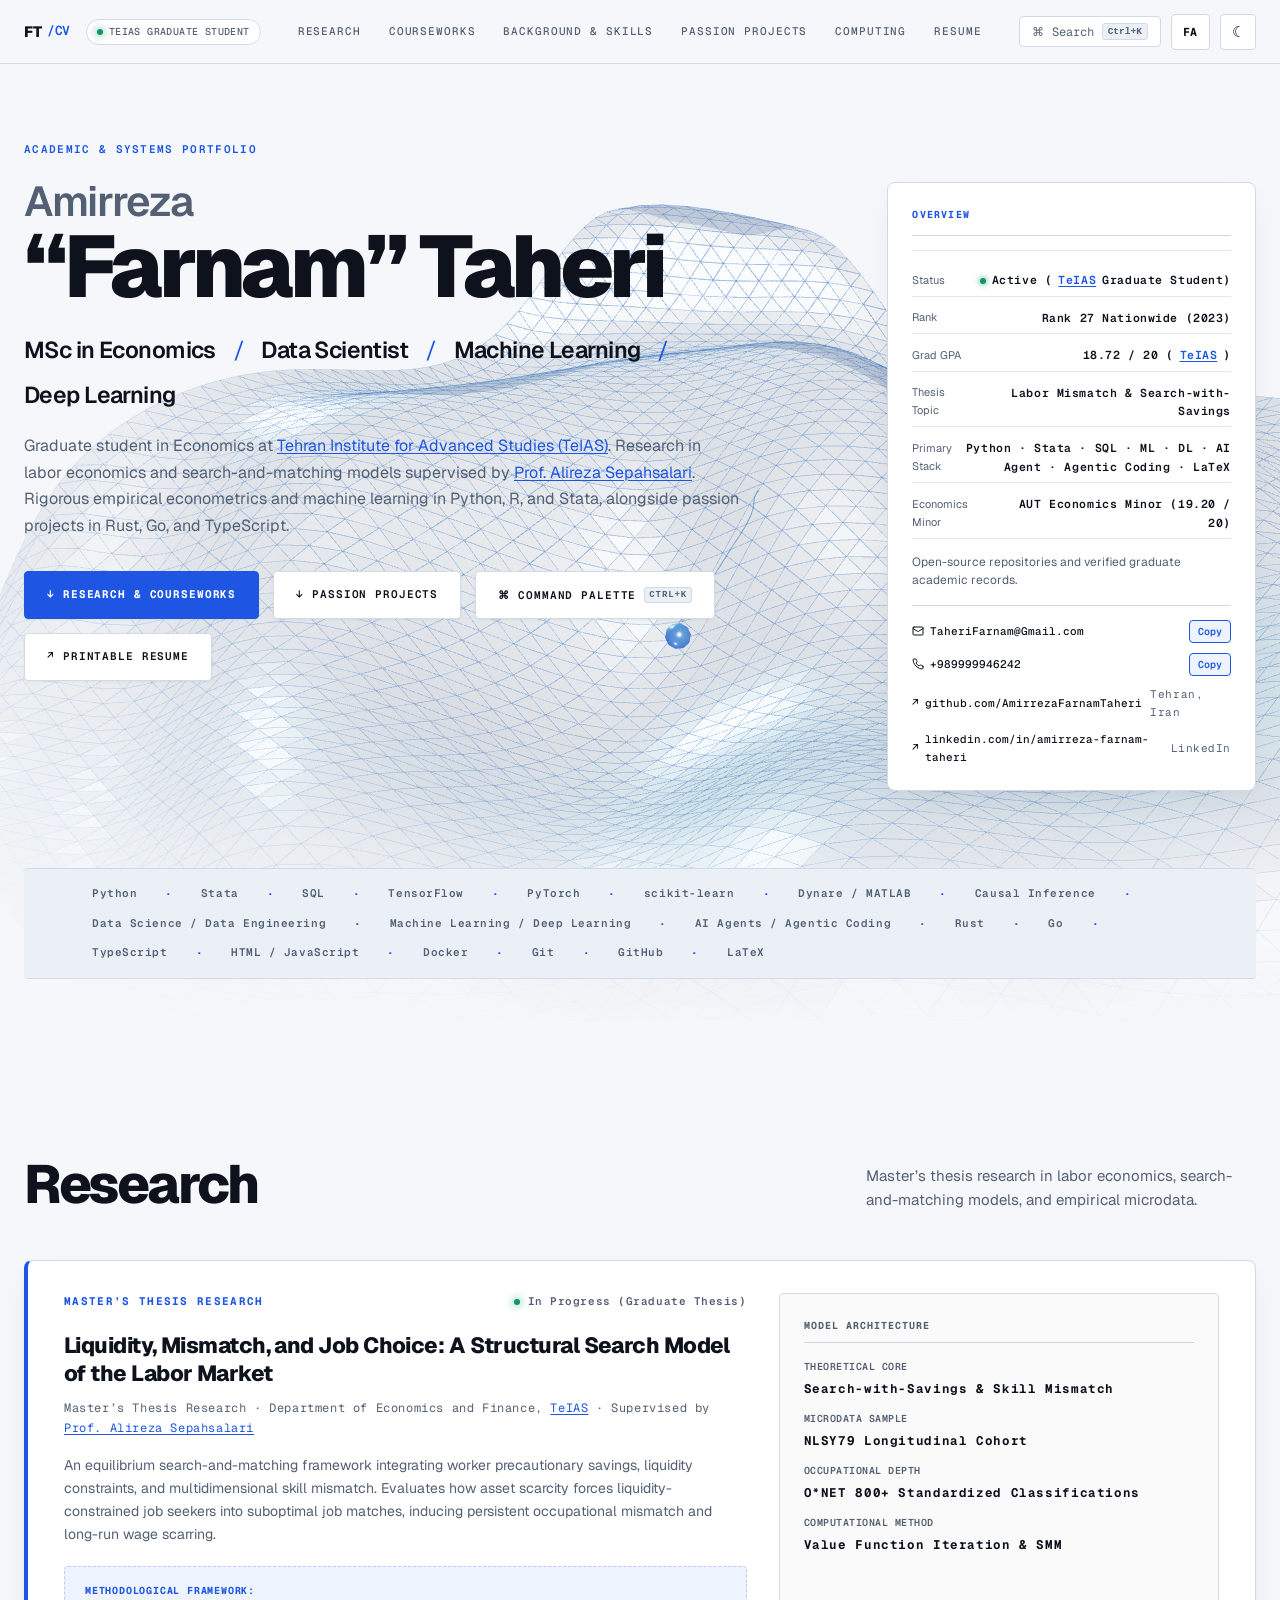
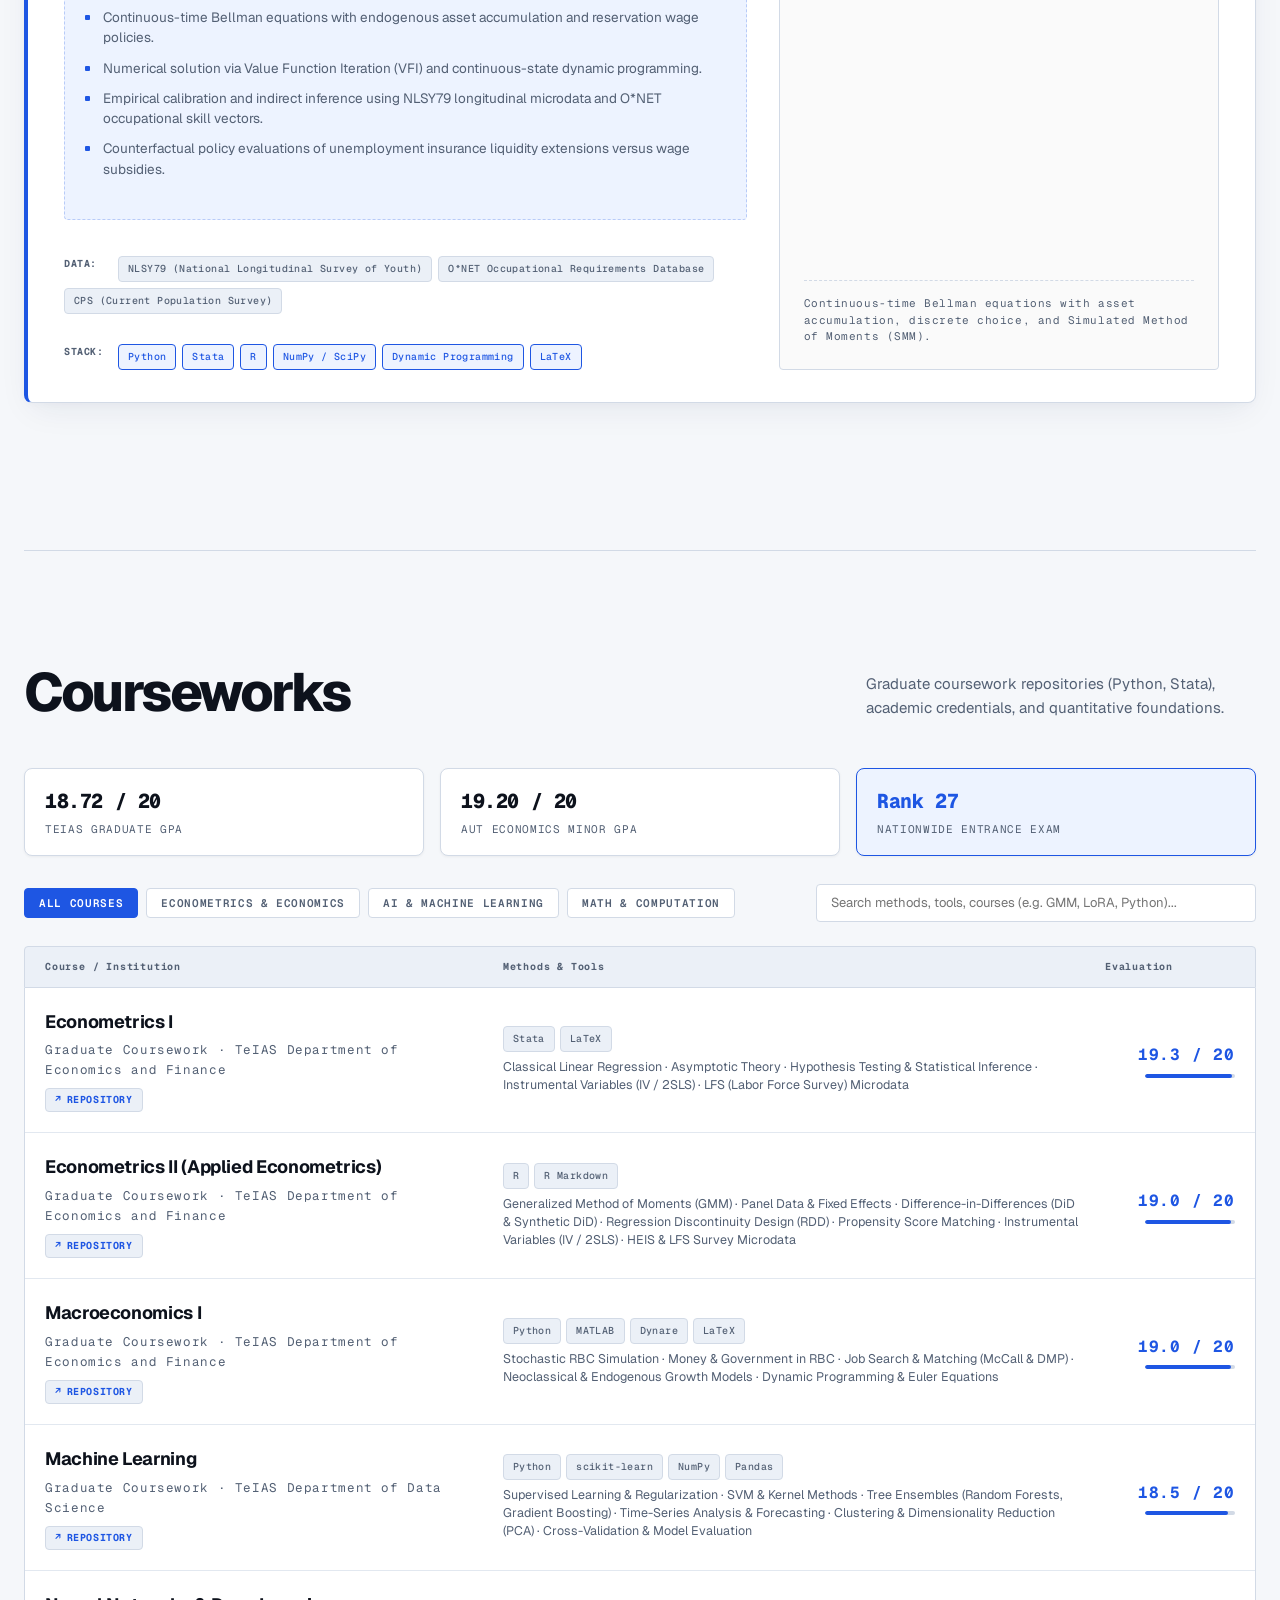
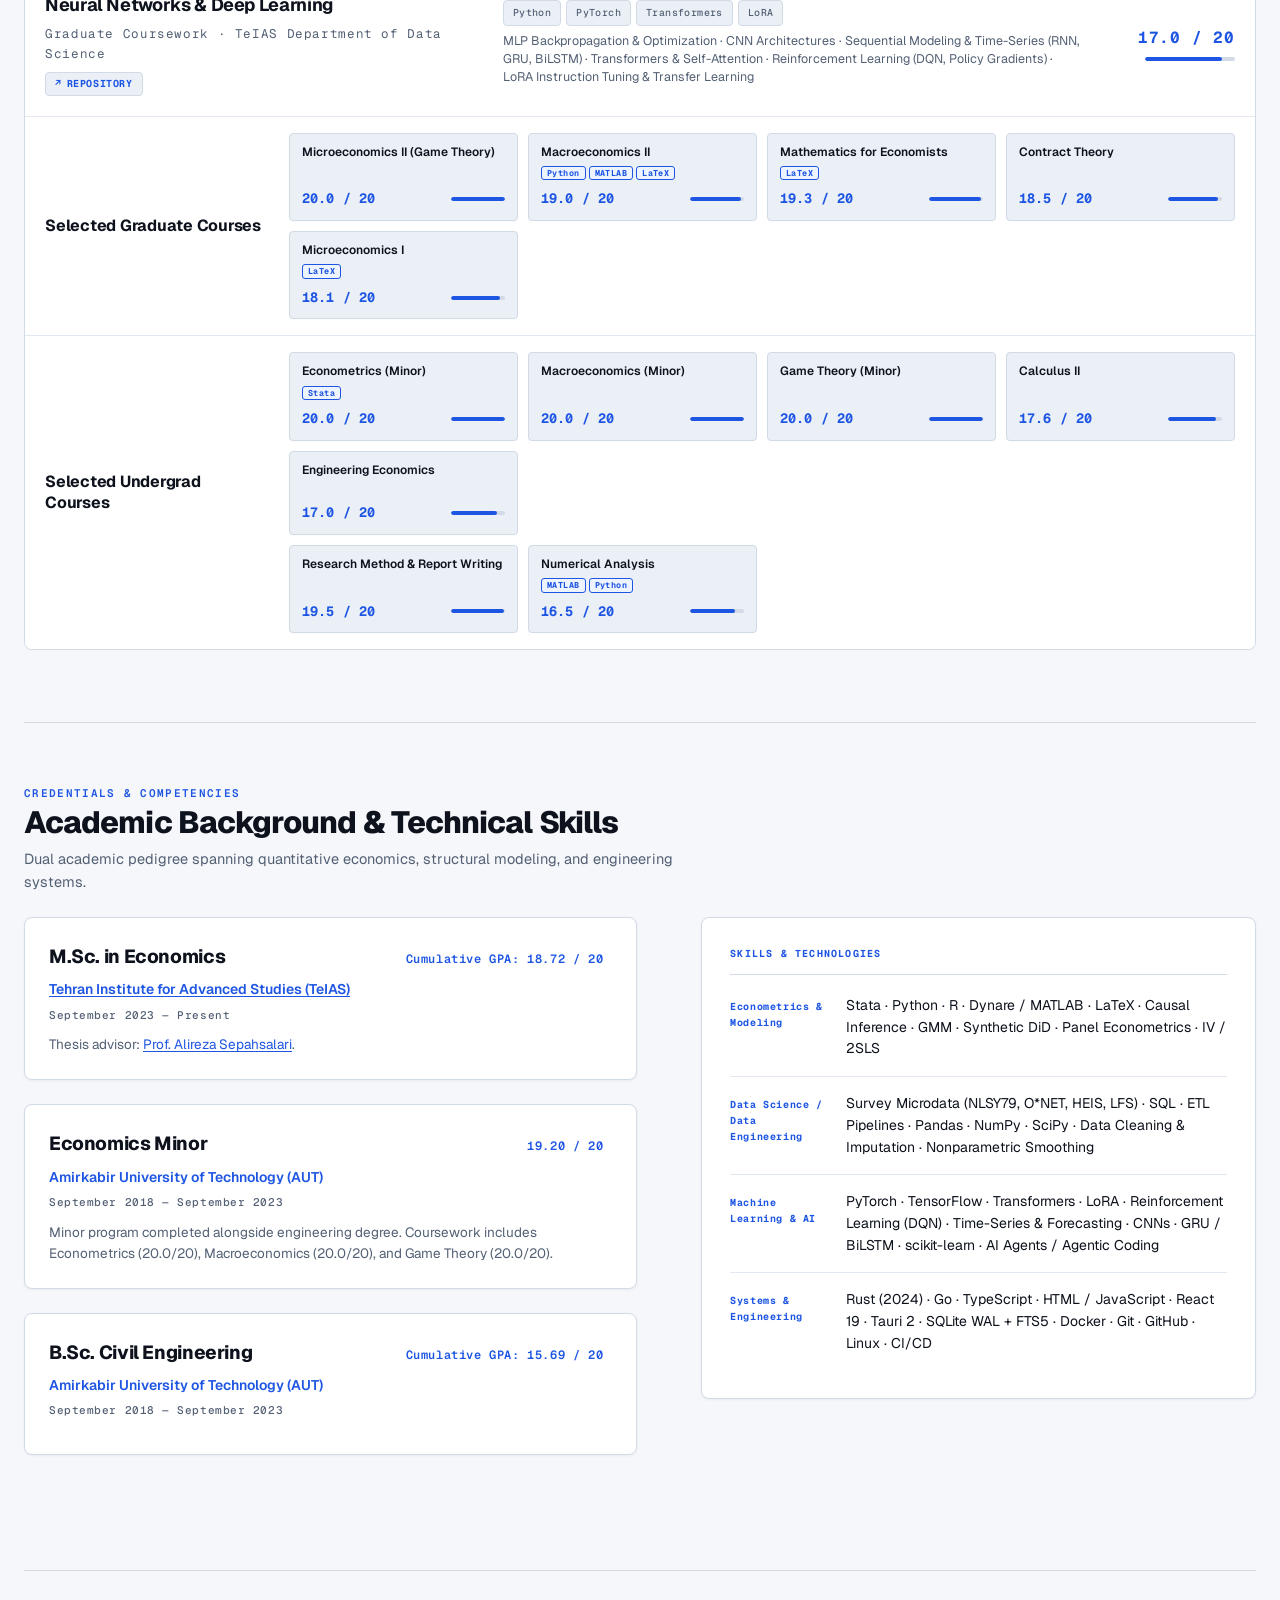
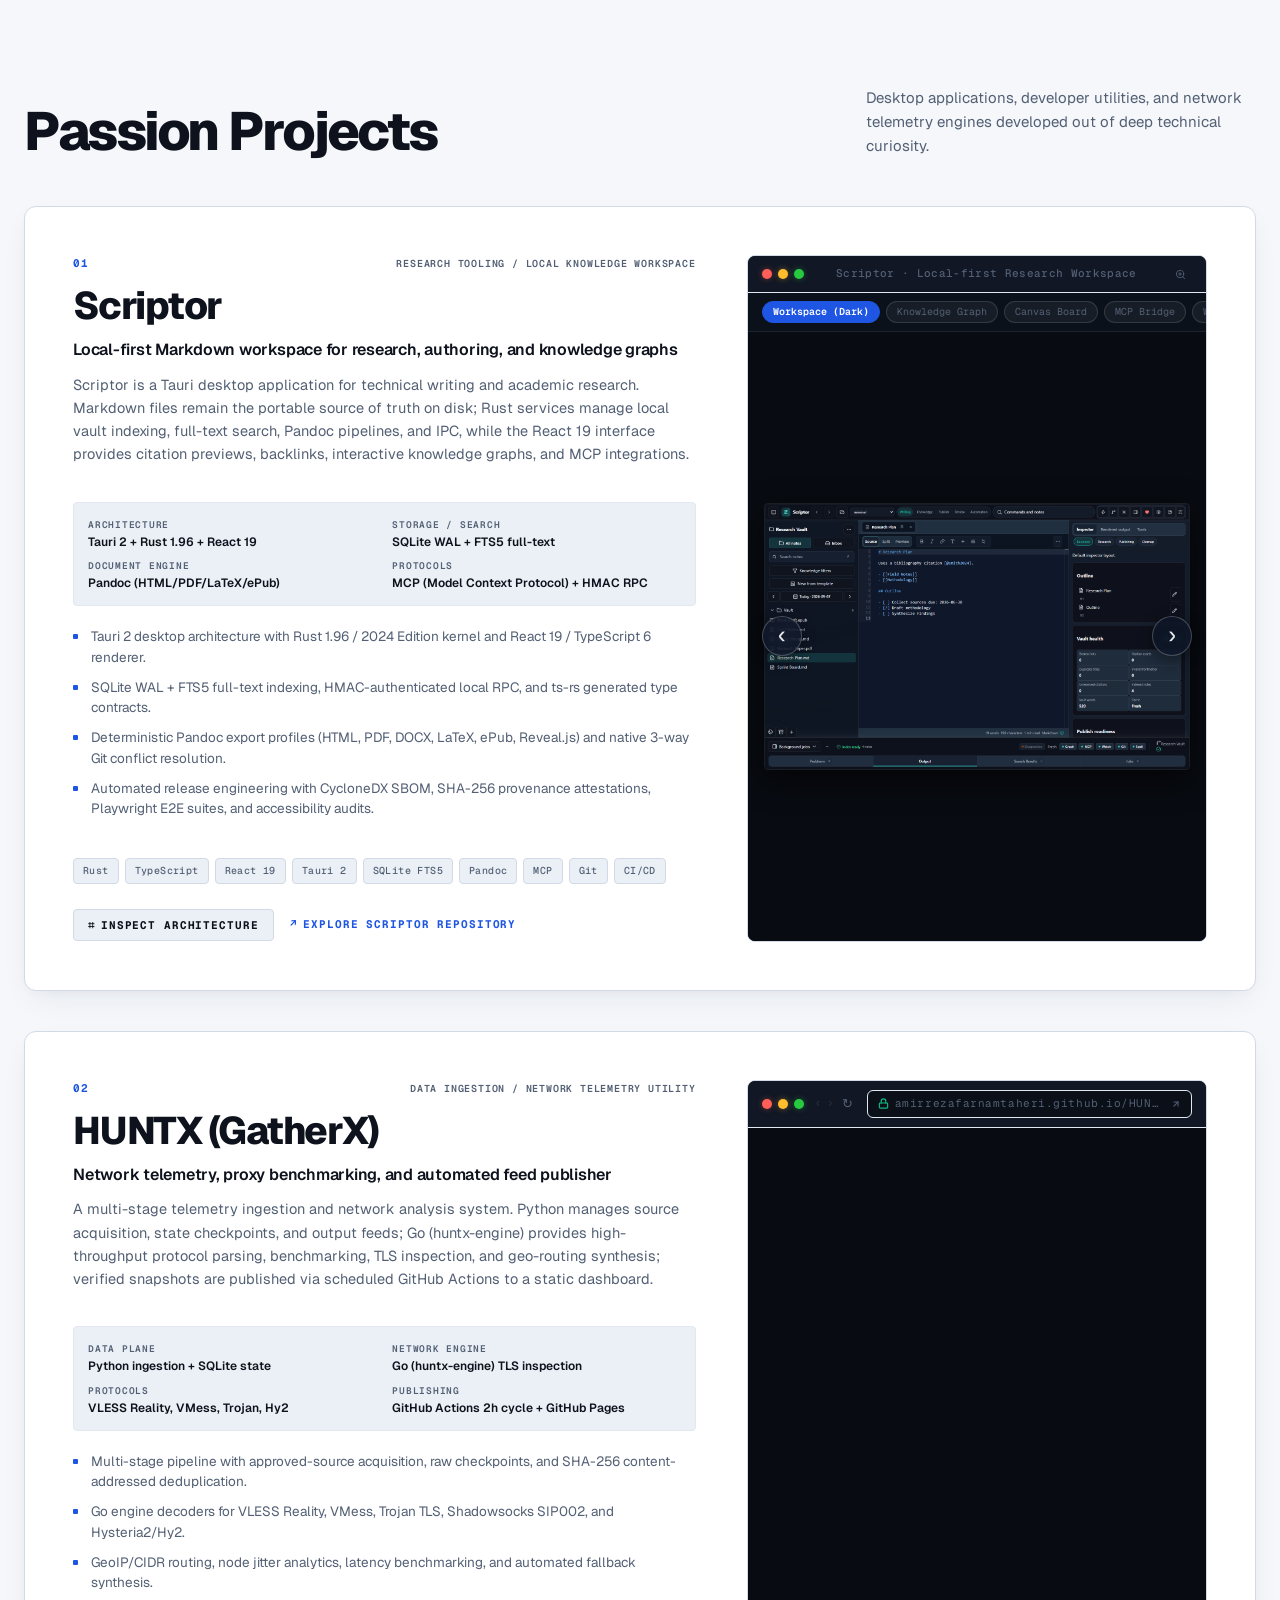
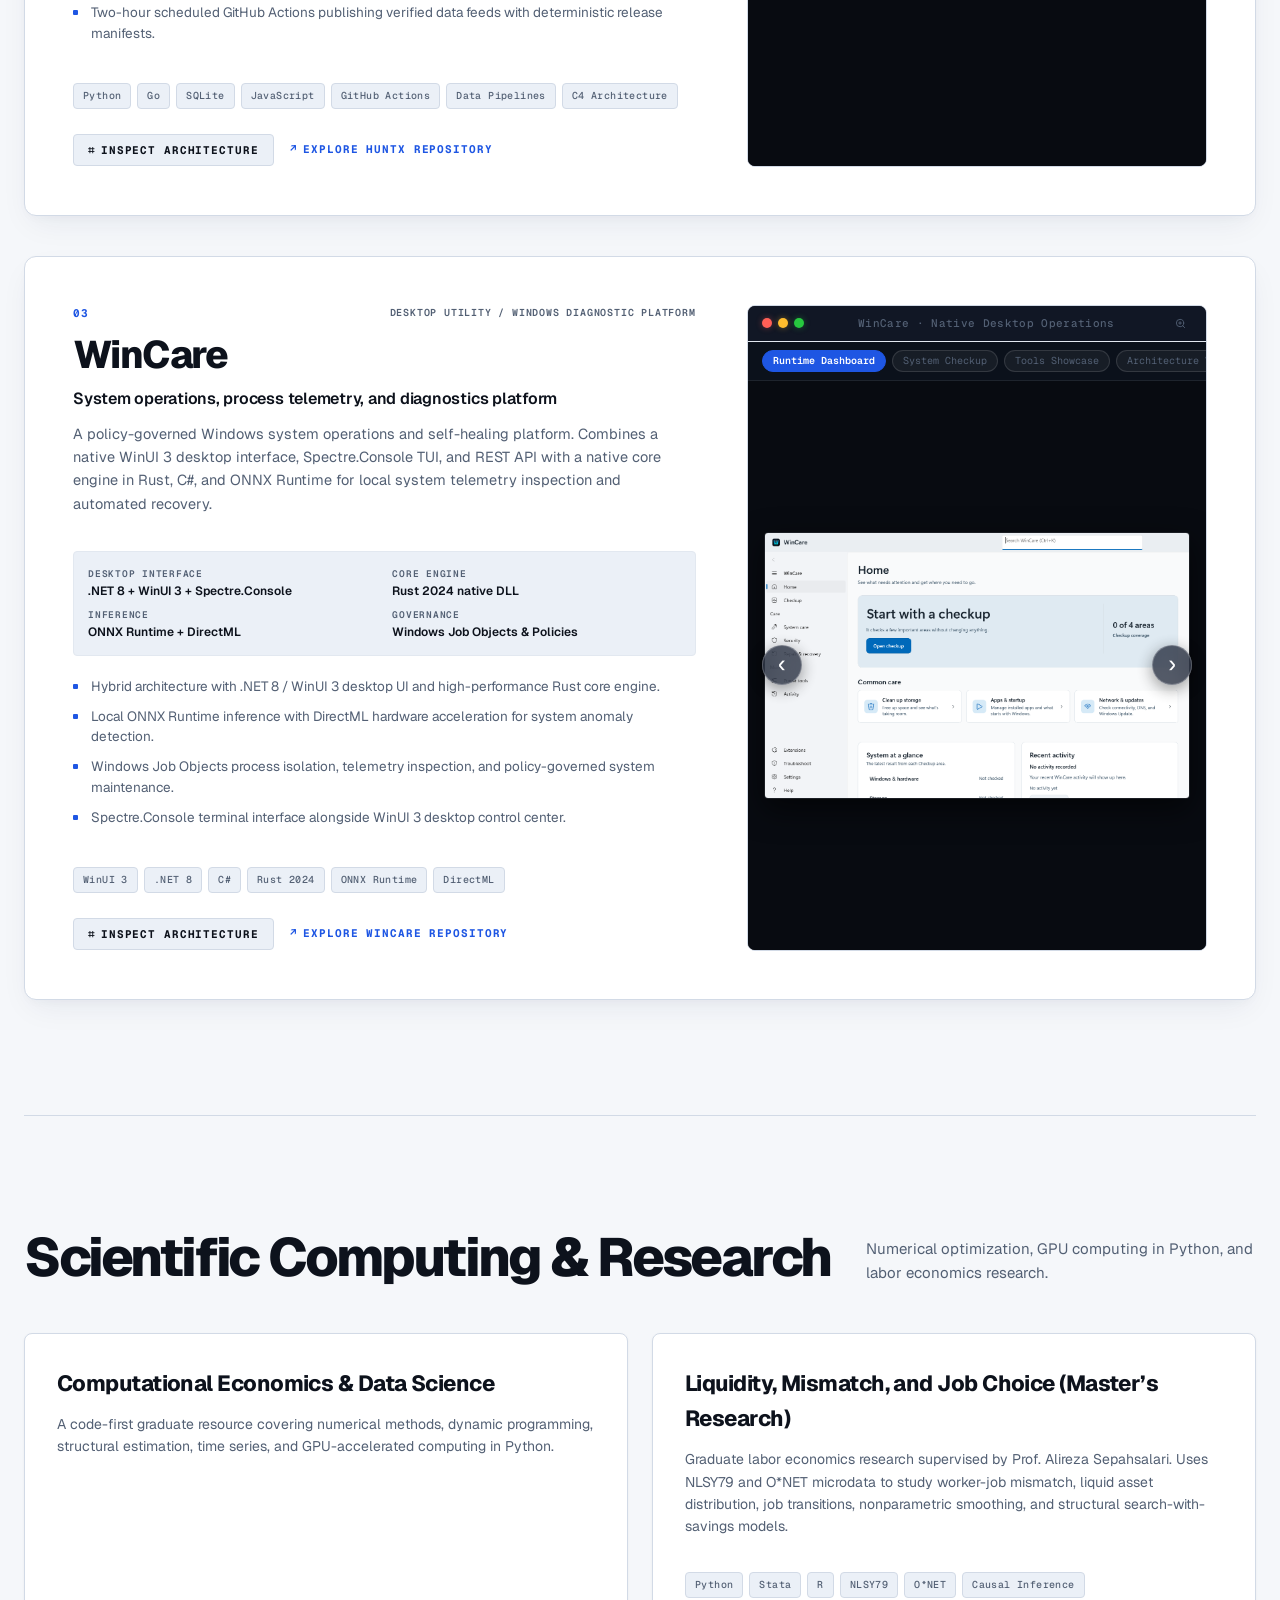
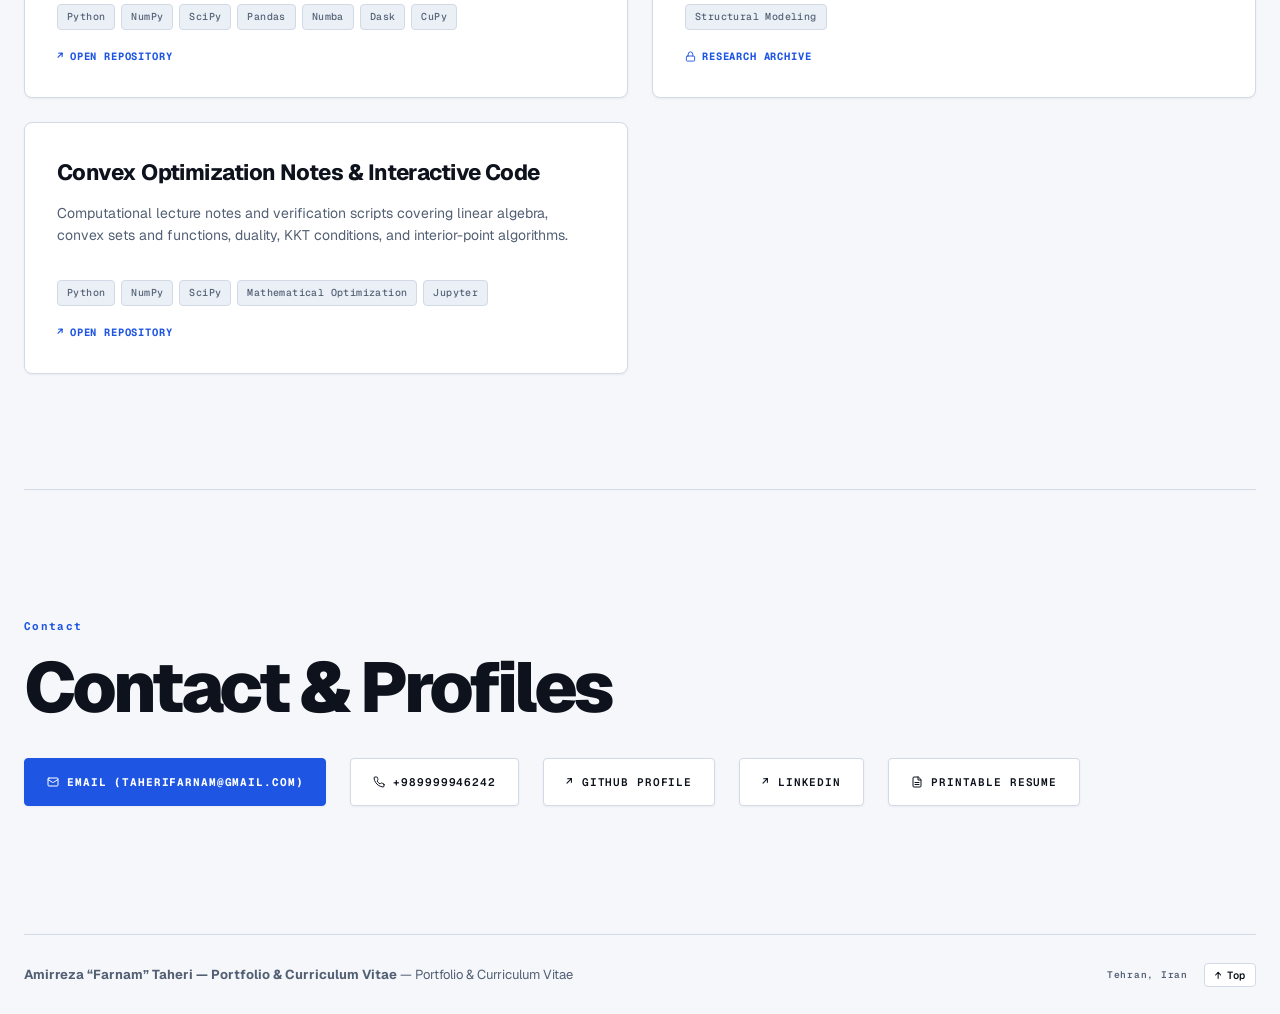
==== commit 326de047: "feat: deslop codebase, sync project screenshots, elevate bilingual copy, and enhance 3D manifold - S" ====
--- a/index.html
+++ b/index.html
@@ -62,6 +62,7 @@
   
   <link rel="stylesheet" href="styles.css?v=2.4" />
   <script src="https://cdnjs.cloudflare.com/ajax/libs/three.js/r128/three.min.js"></script>
+  <script>window.THREE || document.write('<script src="assets/vendor/three.min.js"><\/script>');</script>
   <script defer src="i18n.js?v=2.4"></script>
   <script defer src="data.js?v=2.4"></script>
   <script defer src="app.js?v=2.4"></script>
--- a/styles.css
+++ b/styles.css
@@ -466,15 +466,15 @@
   z-index: 0;
   overflow: hidden;
   cursor: default;
-  opacity: 0.95;
-  mask-image: radial-gradient(circle at 72% 38%, black 30%, transparent 88%);
-  -webkit-mask-image: radial-gradient(circle at 72% 38%, black 30%, transparent 88%);
+  opacity: 1;
+  mask-image: radial-gradient(ellipse at 70% 45%, black 45%, transparent 92%);
+  -webkit-mask-image: radial-gradient(ellipse at 70% 45%, black 45%, transparent 92%);
 }
 
 .canvas-overlay-gradient {
   position: absolute;
   inset: 0;
-  background: linear-gradient(180deg, transparent 70%, var(--bg) 100%);
+  background: linear-gradient(180deg, transparent 75%, var(--bg) 100%);
   pointer-events: none;
   z-index: 1;
 }
@@ -1607,6 +1607,7 @@
   background: var(--surface);
   border: 1px solid var(--line);
   border-left: 4px solid var(--accent);
+  border-inline-start: 4px solid var(--accent);
   border-radius: var(--radius-md);
   padding: 32px 36px;
   box-shadow: var(--shadow-md);
@@ -1618,6 +1619,7 @@
   background: #0f1523;
   border-color: rgba(255, 255, 255, 0.12);
   border-left-color: var(--accent);
+  border-inline-start-color: var(--accent);
 }
 
 .thesis-kicker-row {
@@ -2774,8 +2776,7 @@
   .hero-grid,
   .section-heading,
   .background-grid,
-  .project-card,
-  .stack-pillars-grid {
+  .project-card {
     grid-template-columns: 1fr;
   }
   
@@ -2961,8 +2962,7 @@
 html[dir="rtl"] .project-kind,
 html[dir="rtl"] .project-sub,
 html[dir="rtl"] .bench-metric,
-html[dir="rtl"] .bench-val,
-html[dir="rtl"] .bullet-ledger li {
+html[dir="rtl"] .bench-val {
   letter-spacing: 0 !important;
 }
 
@@ -3018,10 +3018,22 @@
   padding-right: 8px;
 }
 
-/* Lists and Bullets */
+/* Master's Thesis Card in RTL */
+html[dir="rtl"] .thesis-card {
+  border-left: 1px solid var(--line);
+  border-right: 4px solid var(--accent);
+}
+
+html[dir="rtl"][data-theme='dark'] .thesis-card {
+  border-left-color: rgba(255, 255, 255, 0.12);
+  border-right-color: var(--accent);
+}
+
+/* Lists and Bullets in RTL */
 html[dir="rtl"] .bullet-ledger li {
   padding-left: 0;
   padding-right: 18px;
+  letter-spacing: 0 !important;
 }
 
 html[dir="rtl"] .bullet-ledger li::before {
@@ -3035,8 +3047,15 @@
 }
 
 /* Course table in RTL */
+html[dir="rtl"] .course-legend,
 html[dir="rtl"] .course-row {
-  grid-template-columns: 240px 1fr 140px;
+  grid-template-columns: 1.2fr 1.6fr 130px;
+}
+
+@media (max-width: 768px) {
+  html[dir="rtl"] .course-row {
+    grid-template-columns: 1fr;
+  }
 }
 
 /* Lightbox & Modal buttons in RTL */
@@ -3062,4 +3081,3 @@
 html[dir="rtl"] .catalog-arrow.next {
   transform: rotate(180deg);
 }
-
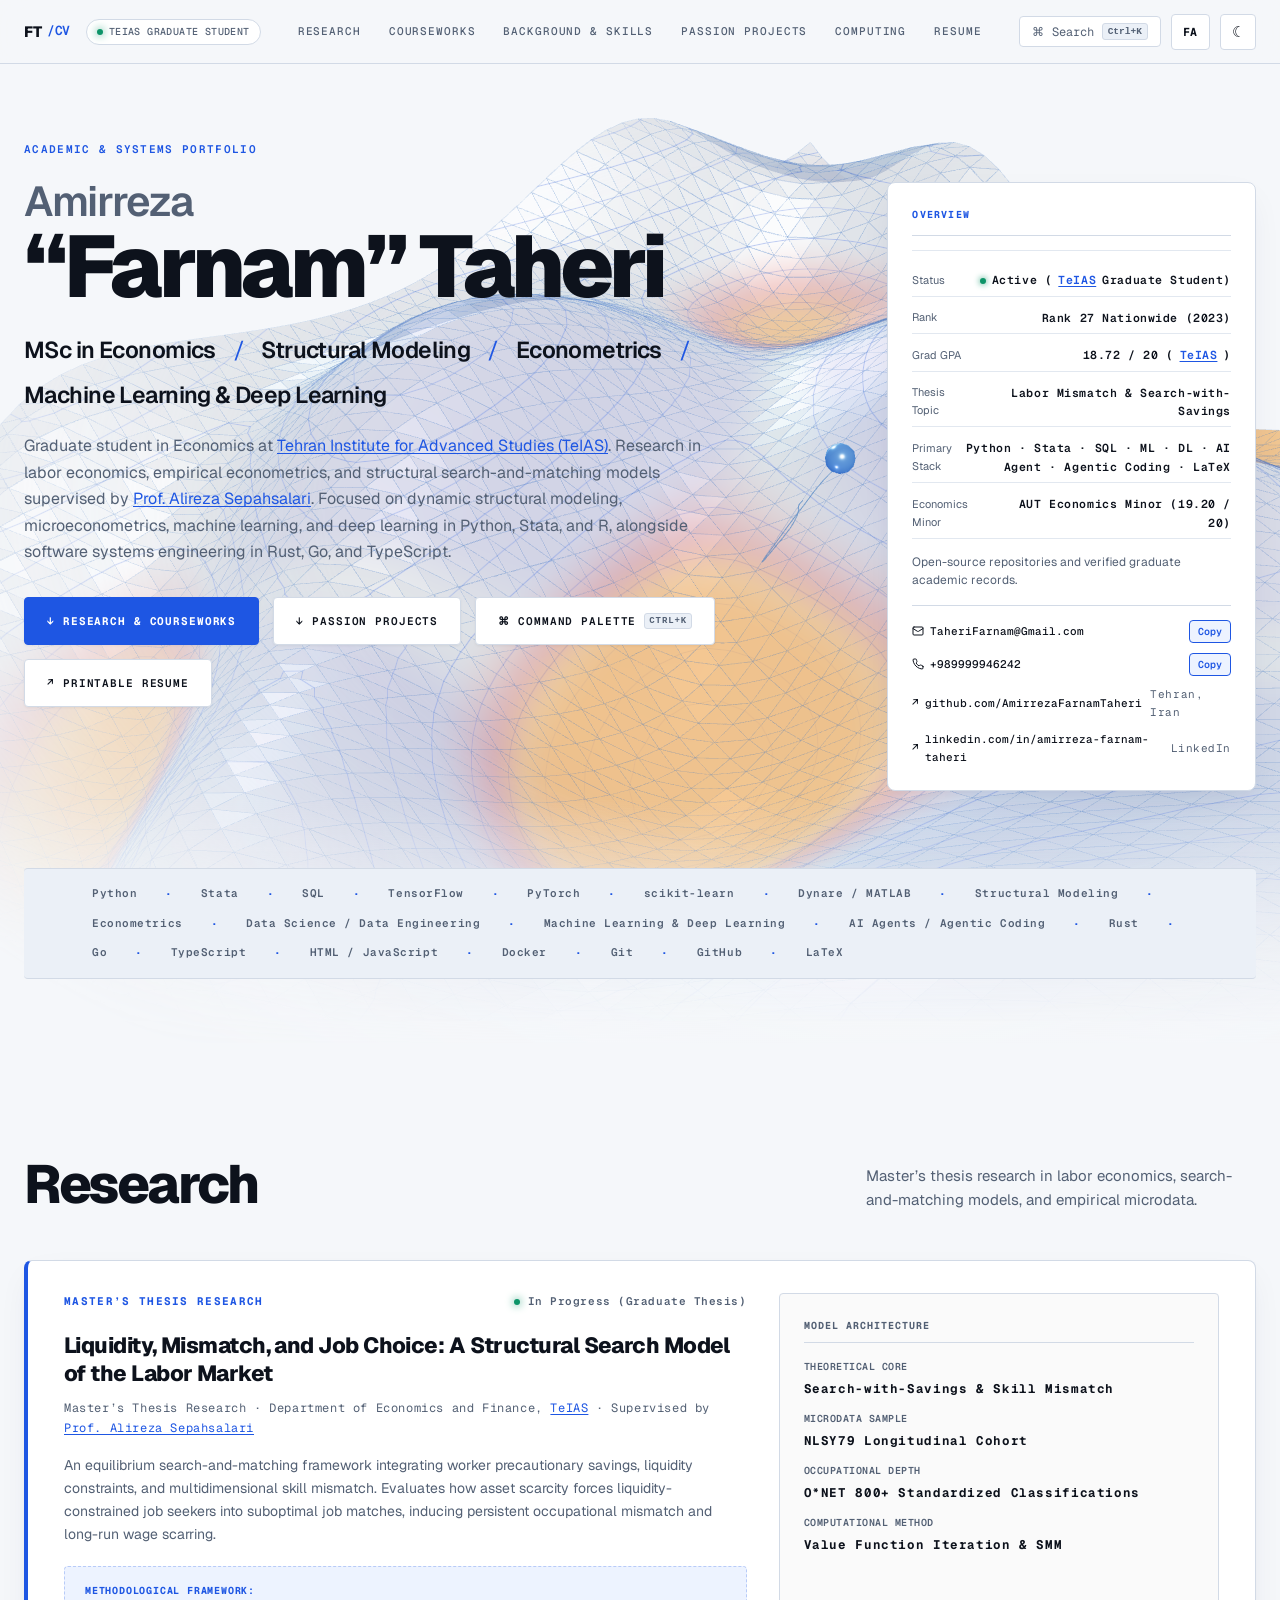
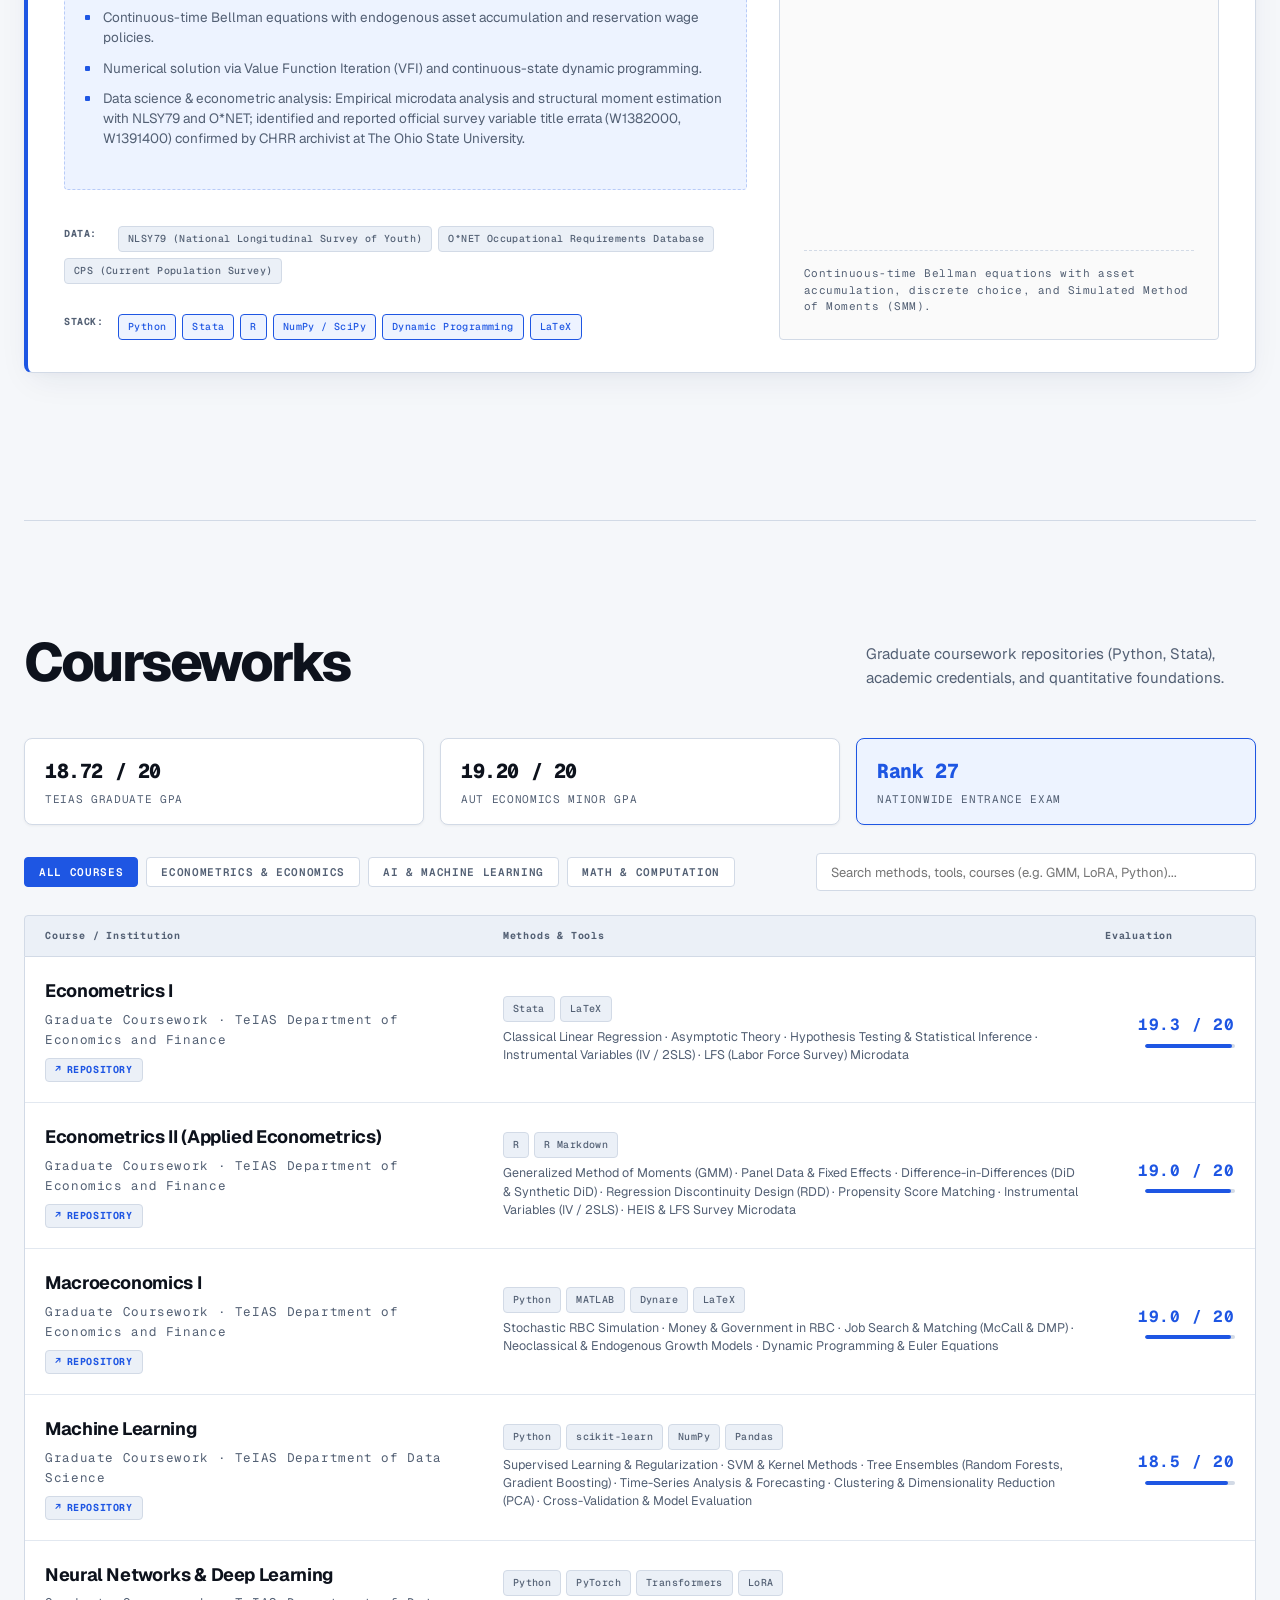
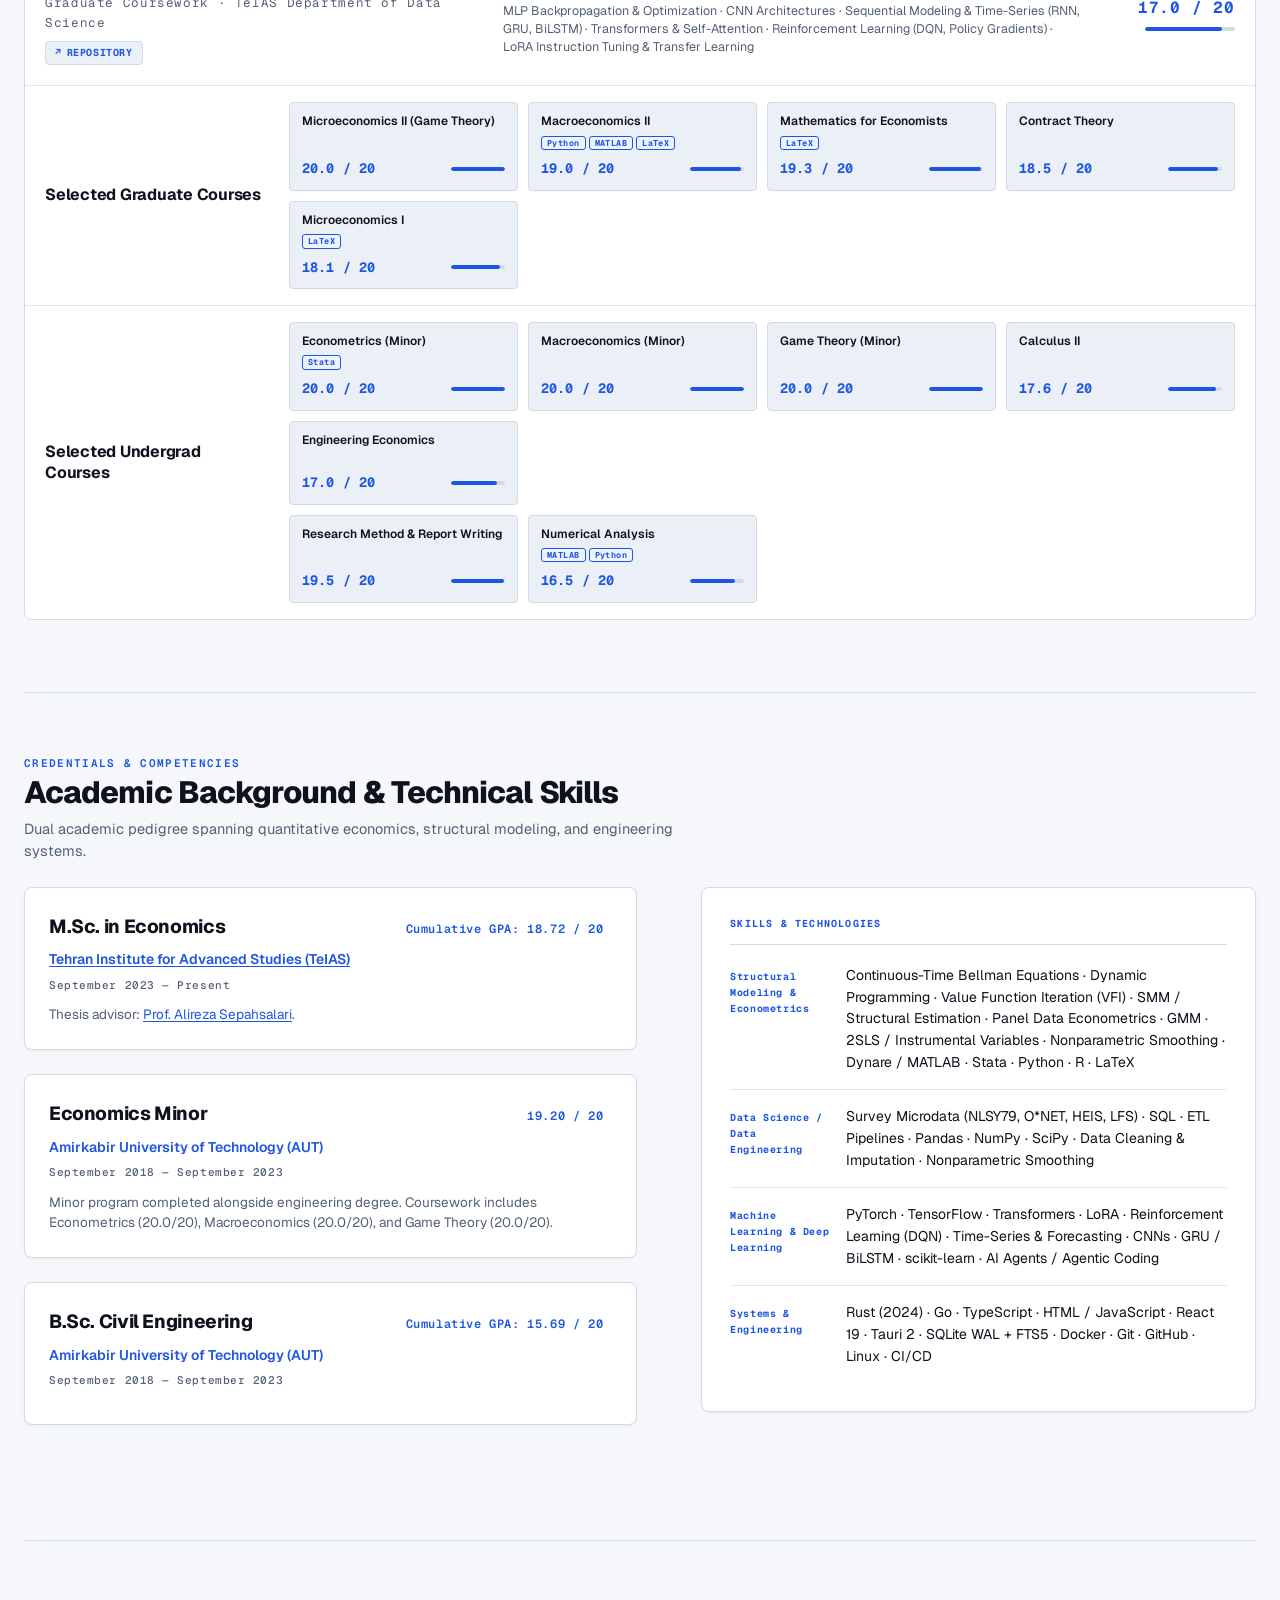
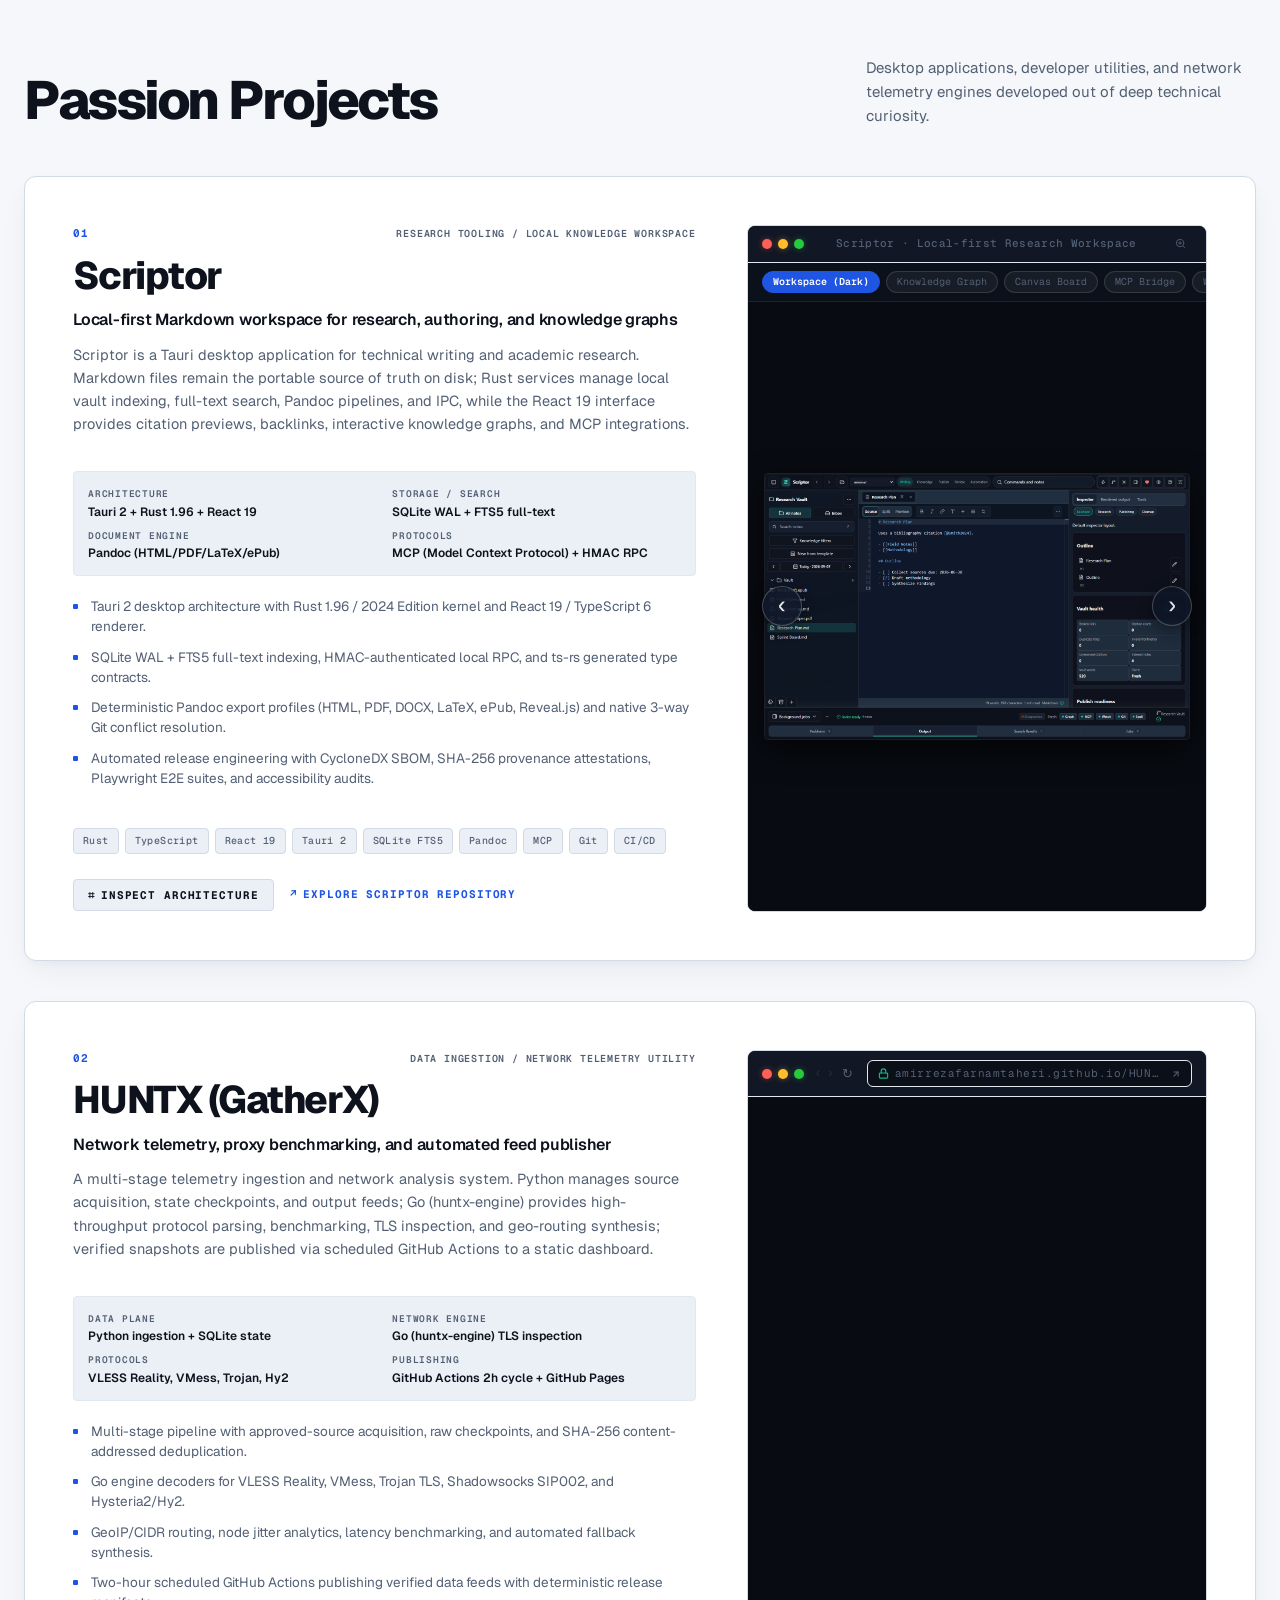
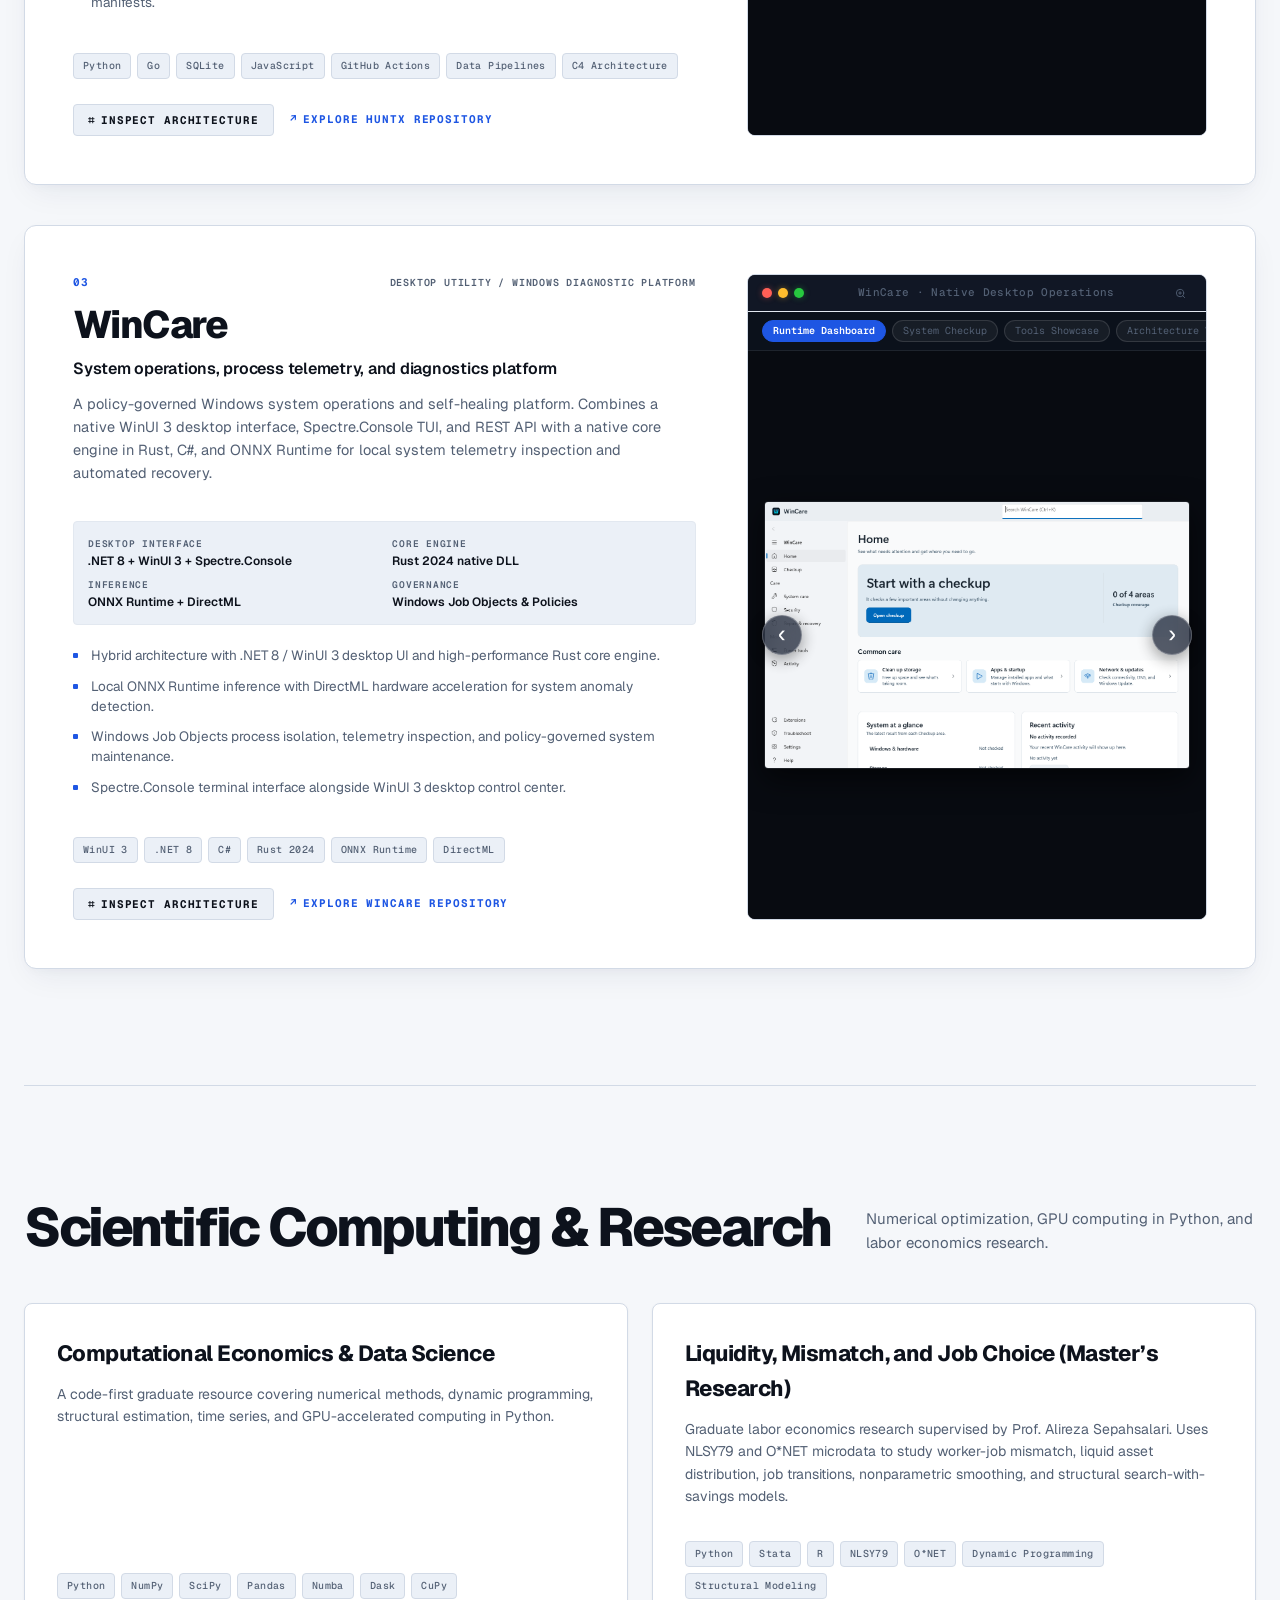
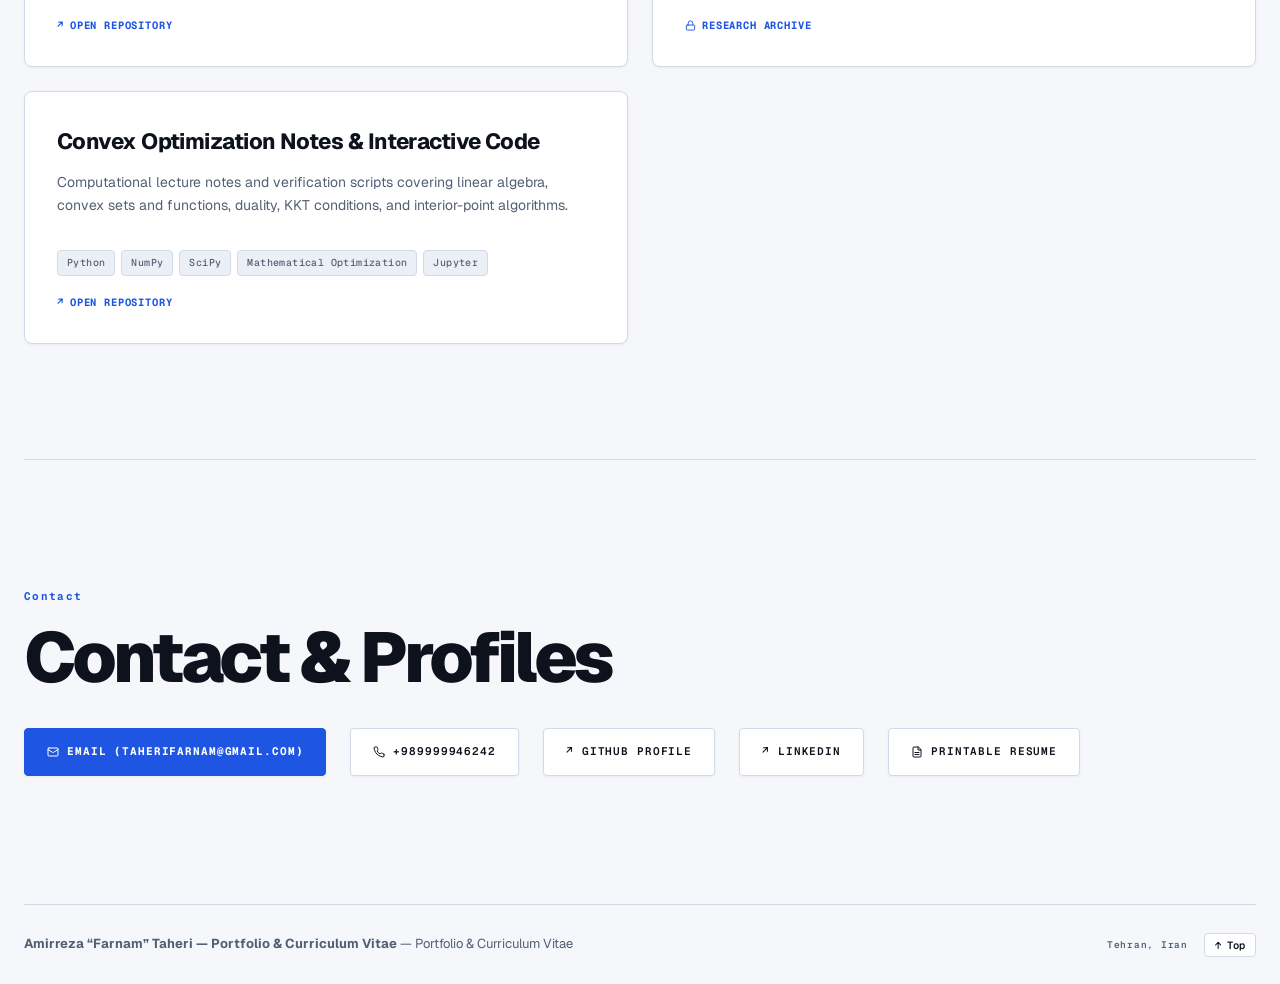
==== commit d1aa83b8: "feat(resume): update focus to structural modeling and econometrics, add TeIAS scholarship, and refin" ====
--- a/index.html
+++ b/index.html
@@ -13,7 +13,7 @@
   <meta property="og:site_name" content="Farnam Taheri Portfolio" />
   <meta property="og:url" content="https://amirrezafarnamtaheri.github.io/portfolio/" />
   <meta property="og:title" content="Amirreza “Farnam” Taheri — Data Scientist · AI Engineer · Software Engineer" />
-  <meta property="og:description" content="Graduate researcher at TeIAS focusing on causal econometrics, empirical modeling, and software systems in Rust and Go. Portfolio, coursework repositories, and verified records." />
+  <meta property="og:description" content="Graduate researcher at TeIAS focusing on structural modeling, empirical econometrics, and software systems in Rust and Go. Portfolio, coursework repositories, and verified records." />
   <meta property="og:image" content="https://amirrezafarnamtaheri.github.io/portfolio/og-card.png" />
   <meta property="og:image:width" content="1200" />
   <meta property="og:image:height" content="630" />
@@ -23,7 +23,7 @@
   <meta name="twitter:card" content="summary_large_image" />
   <meta name="twitter:url" content="https://amirrezafarnamtaheri.github.io/portfolio/" />
   <meta name="twitter:title" content="Amirreza “Farnam” Taheri — Data Scientist · AI Engineer · Software Engineer" />
-  <meta name="twitter:description" content="Graduate researcher at TeIAS focusing on causal econometrics, empirical modeling, and software systems in Rust and Go. Portfolio, coursework repositories, and verified records." />
+  <meta name="twitter:description" content="Graduate researcher at TeIAS focusing on structural modeling, empirical econometrics, and software systems in Rust and Go. Portfolio, coursework repositories, and verified records." />
   <meta name="twitter:image" content="https://amirrezafarnamtaheri.github.io/portfolio/og-card.png" />
 
   <!-- Structured Data (Schema.org JSON-LD) -->
@@ -250,16 +250,16 @@
           <div class="skill-map">
             <div class="skill-map-header" data-i18n="skills_and_tech">Skills &amp; Technologies</div>
             <div class="skill-row">
-              <span data-i18n="skills_econometrics">Econometrics &amp; Modeling</span>
-              <p>Stata · Python · R · Dynare / MATLAB · LaTeX · Causal Inference · GMM · Synthetic DiD · Panel Econometrics · IV / 2SLS</p>
+              <span data-i18n="skills_econometrics">Structural Modeling &amp; Econometrics</span>
+              <p data-i18n="skills_econometrics_content">Continuous-Time Bellman Equations · Dynamic Programming · Value Function Iteration (VFI) · SMM / Structural Estimation · Panel Data Econometrics · GMM · 2SLS / Instrumental Variables · Nonparametric Smoothing · Dynare / MATLAB · Stata · Python · R · LaTeX</p>
             </div>
             <div class="skill-row">
               <span data-i18n="skills_datascience">Data Science / Data Engineering</span>
-              <p>Survey Microdata (NLSY79, O*NET, HEIS, LFS) · SQL · ETL Pipelines · Pandas · NumPy · SciPy · Data Cleaning &amp; Imputation · Nonparametric Smoothing</p>
+              <p data-i18n="skills_datascience_content">Survey Microdata (NLSY79, O*NET, HEIS, LFS) · SQL · ETL Pipelines · Pandas · NumPy · SciPy · Data Cleaning &amp; Imputation · Nonparametric Smoothing</p>
             </div>
             <div class="skill-row">
-              <span data-i18n="skills_ml">Machine Learning &amp; AI</span>
-              <p>PyTorch · TensorFlow · Transformers · LoRA · Reinforcement Learning (DQN) · Time-Series &amp; Forecasting · CNNs · GRU / BiLSTM · scikit-learn · AI Agents / Agentic Coding</p>
+              <span data-i18n="skills_ml">Machine Learning &amp; Deep Learning</span>
+              <p data-i18n="skills_ml_content">PyTorch · TensorFlow · Transformers · LoRA · Reinforcement Learning (DQN) · Time-Series &amp; Forecasting · CNNs · GRU / BiLSTM · scikit-learn · AI Agents / Agentic Coding</p>
             </div>
             <div class="skill-row">
               <span data-i18n="skills_systems">Systems &amp; Engineering</span>
--- a/styles.css
+++ b/styles.css
@@ -2819,6 +2819,12 @@
   .hero h1 {
     font-size: clamp(44px, 14vw, 76px);
   }
+
+  .hero-canvas-wrap,
+  html[dir="rtl"] .hero-canvas-wrap {
+    mask-image: radial-gradient(ellipse at 50% 45%, black 45%, transparent 92%);
+    -webkit-mask-image: radial-gradient(ellipse at 50% 45%, black 45%, transparent 92%);
+  }
   
   .role-line {
     font-size: 16px;
@@ -3018,6 +3024,12 @@
   padding-right: 8px;
 }
 
+/* Mirror hero canvas radial mask for right-to-left layout balance */
+html[dir="rtl"] .hero-canvas-wrap {
+  mask-image: radial-gradient(ellipse at 30% 45%, black 45%, transparent 92%);
+  -webkit-mask-image: radial-gradient(ellipse at 30% 45%, black 45%, transparent 92%);
+}
+
 /* Master's Thesis Card in RTL */
 html[dir="rtl"] .thesis-card {
   border-left: 1px solid var(--line);
